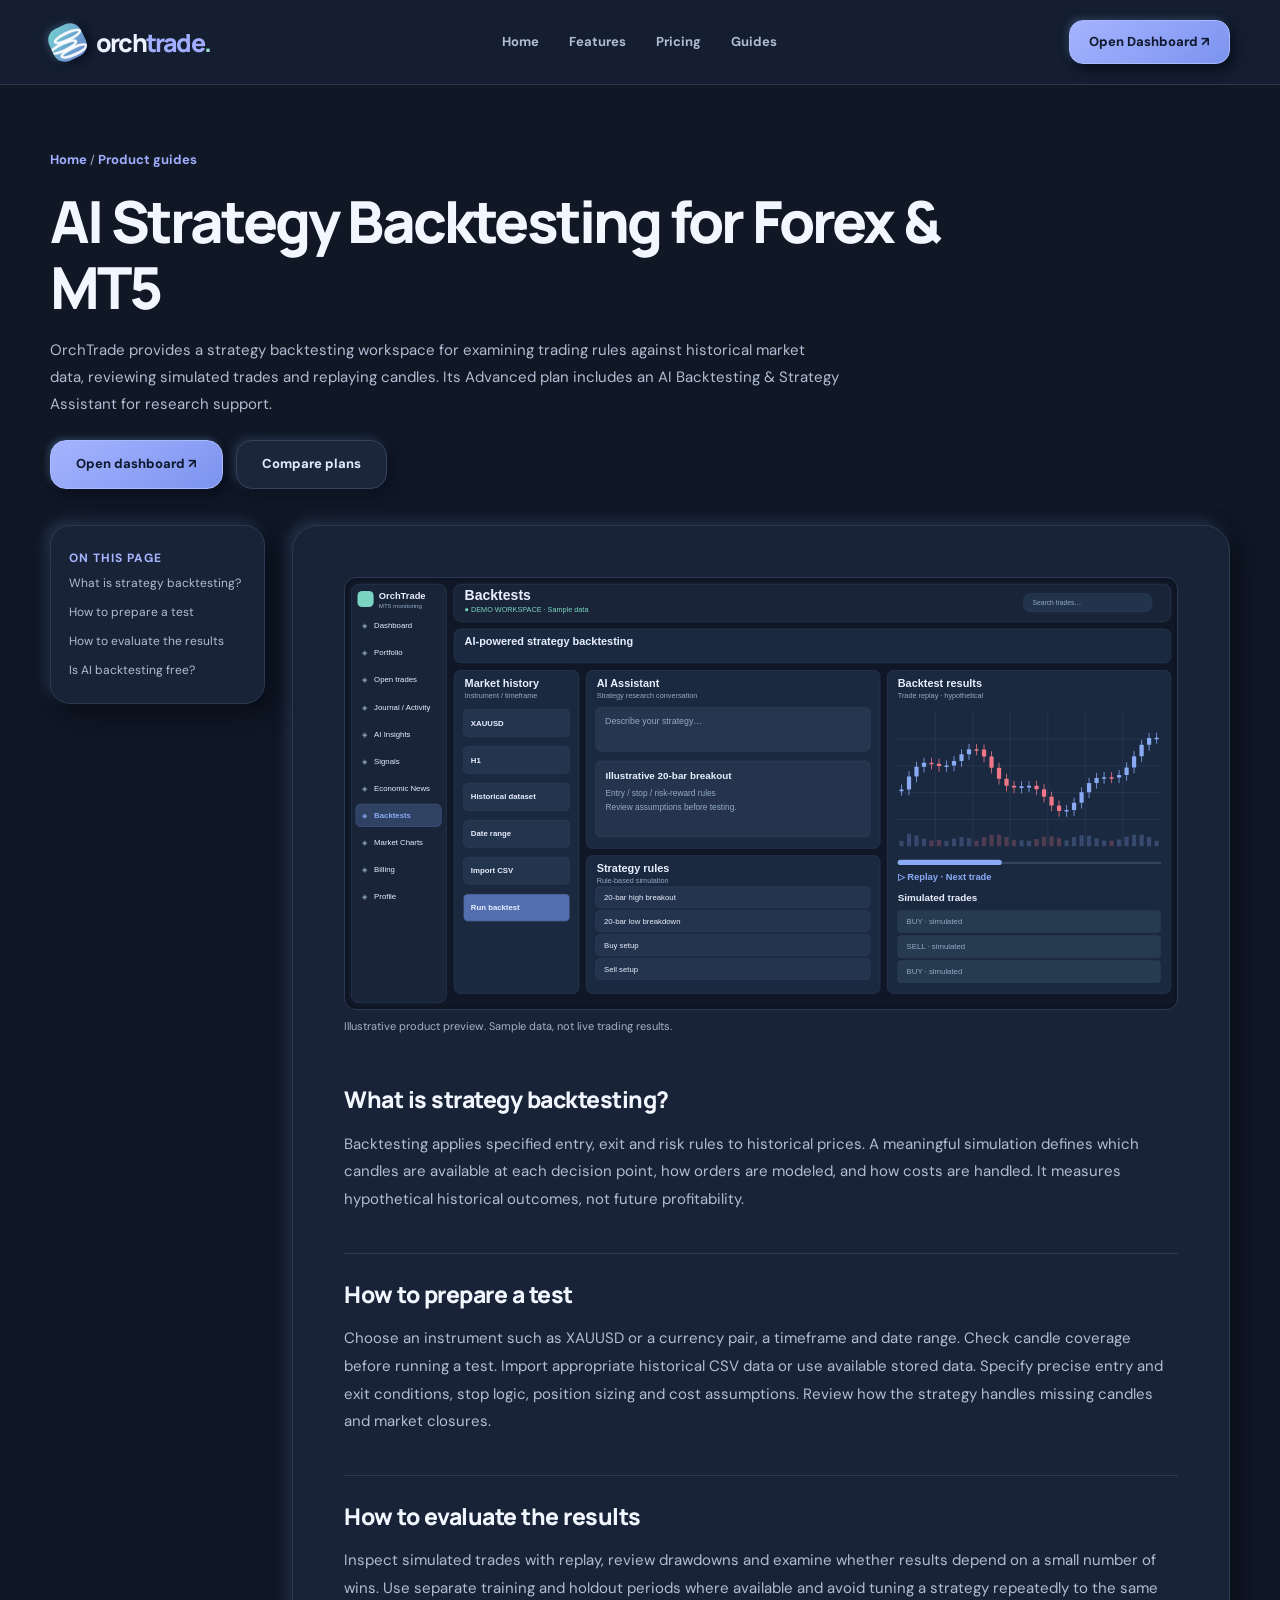
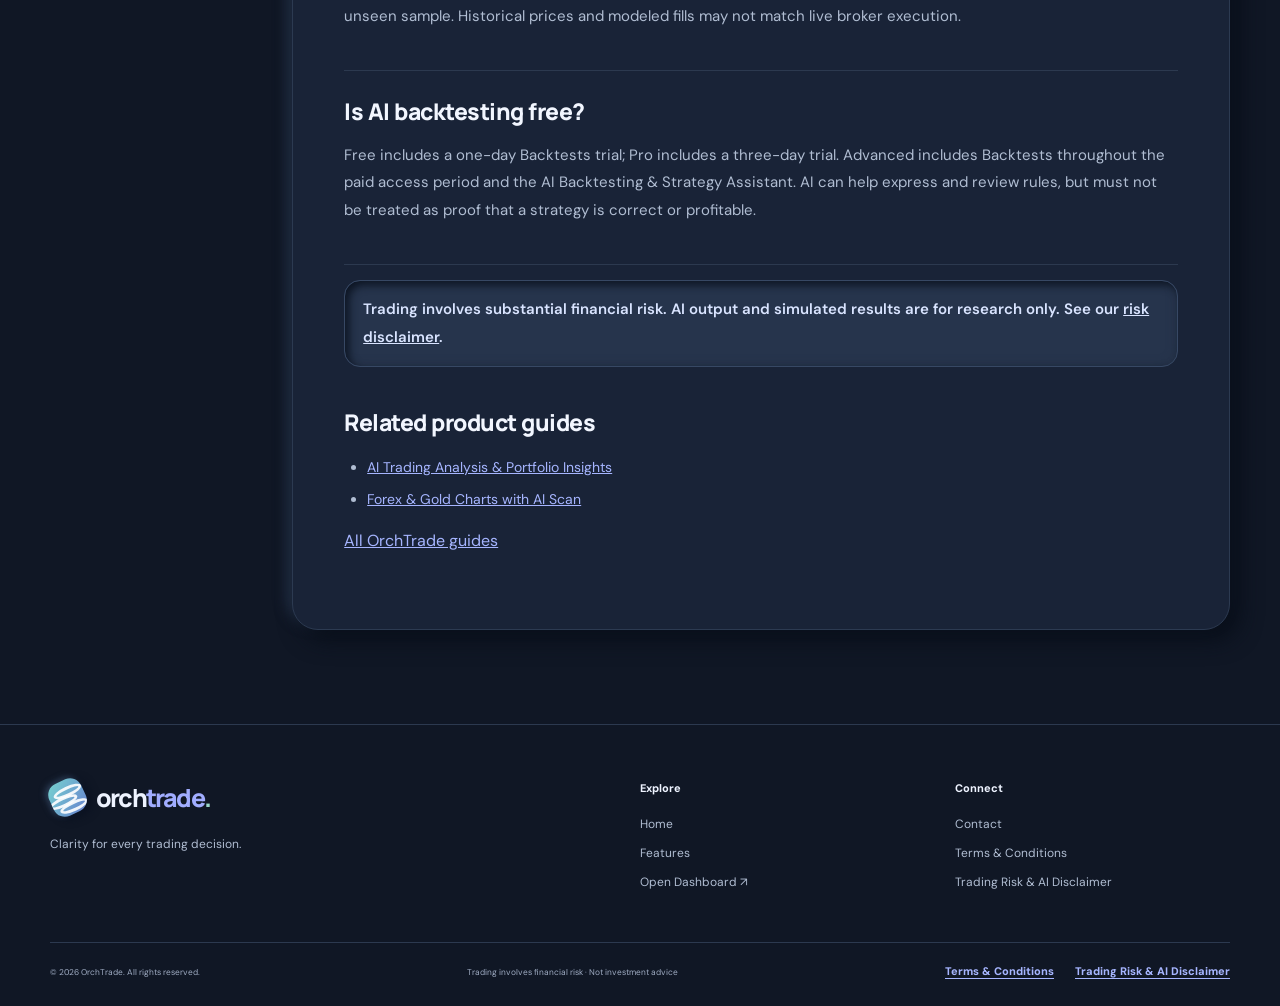
==== ai-backtesting/index.html @ 5ff19917 "feat: improve search and AI discoverability with crawlable product guides" ====
<!doctype html>
<html lang="en"><head><meta charset="utf-8"><meta name="viewport" content="width=device-width,initial-scale=1"><meta name="theme-color" content="#101725"><meta name="robots" content="index, follow, max-image-preview:large"><title>AI Strategy Backtesting for Forex &amp; MT5 | OrchTrade</title><meta name="description" content="Explore historical strategy backtesting, trade replay, CSV data import and AI-assisted strategy research with OrchTrade. Simulated results are not forecasts."><link rel="canonical" href="https://orchtrade.com/ai-backtesting/"><meta property="og:type" content="website"><meta property="og:title" content="AI Strategy Backtesting for Forex &amp; MT5 | OrchTrade"><meta property="og:description" content="Explore historical strategy backtesting, trade replay, CSV data import and AI-assisted strategy research with OrchTrade. Simulated results are not forecasts."><meta property="og:url" content="https://orchtrade.com/ai-backtesting/"><meta property="og:site_name" content="OrchTrade"><meta name="twitter:card" content="summary"><link rel="icon" href="/favicon.svg" type="image/svg+xml"><link rel="stylesheet" href="/styles.css?v=seo-1"><script type="application/ld+json">{"@context":"https://schema.org","@graph":[{"@type":"WebPage","@id":"https://orchtrade.com/ai-backtesting/#webpage","url":"https://orchtrade.com/ai-backtesting/","name":"AI Strategy Backtesting for Forex & MT5 | OrchTrade","description":"Explore historical strategy backtesting, trade replay, CSV data import and AI-assisted strategy research with OrchTrade. Simulated results are not forecasts.","isPartOf":{"@id":"https://orchtrade.com/#website"},"about":{"@id":"https://orchtrade.com/#software"},"inLanguage":"en","breadcrumb":{"@id":"https://orchtrade.com/ai-backtesting/#breadcrumb"}},{"@type":"BreadcrumbList","@id":"https://orchtrade.com/ai-backtesting/#breadcrumb","itemListElement":[{"@type":"ListItem","position":1,"name":"OrchTrade","item":"https://orchtrade.com/"},{"@type":"ListItem","position":2,"name":"AI Strategy Backtesting for Forex & MT5","item":"https://orchtrade.com/ai-backtesting/"}]}]}</script></head>
<body><a class="skip-link" href="#main">Skip to content</a><header class="topbar"><div class="container nav-shell"><a class="brand" href="/" aria-label="OrchTrade home"><span class="brand-mark" aria-hidden="true"><span></span><span></span><span></span></span><span>orch<span class="brand-accent">trade</span><span class="brand-dot">.</span></span></a>
<nav class="main-nav legal-nav" id="main-nav" aria-label="Main navigation"><a href="/">Home</a><a href="/#features">Features</a><a href="/#pricing">Pricing</a><a href="/#guides">Guides</a></nav><div class="nav-actions"><a class="btn btn-small btn-primary desktop-cta" href="https://app.orchtrade.com/">Open Dashboard ↗</a><button class="menu-button" type="button" aria-label="Open menu" aria-expanded="false" aria-controls="main-nav"><span></span><span></span><span></span></button></div></div></header><main id="main" class="guide-main"><section class="legal-top"><div class="container"><nav class="guide-breadcrumb" aria-label="Breadcrumb"><a href="/">Home</a> / <a href="/#guides">Product guides</a></nav><h1>AI Strategy Backtesting for Forex &amp; MT5</h1><p>OrchTrade provides a strategy backtesting workspace for examining trading rules against historical market data, reviewing simulated trades and replaying candles. Its Advanced plan includes an AI Backtesting &amp; Strategy Assistant for research support.</p><div class="legal-links"><a class="btn btn-primary" href="https://app.orchtrade.com/">Open dashboard ↗</a><a class="btn btn-soft" href="/#pricing">Compare plans</a></div></div></section><div class="container legal-layout"><aside class="legal-side"><strong>On this page</strong><div class="legal-side-links"><a href="#section-1">What is strategy backtesting?</a><a href="#section-2">How to prepare a test</a><a href="#section-3">How to evaluate the results</a><a href="#section-4">Is AI backtesting free?</a></div></aside><article class="legal-content guide-article"><figure class="guide-image"><img src="/assets/showcase/backtests.svg" width="1600" height="829" alt="Illustrative OrchTrade AI Strategy Backtesting for Forex &amp; MT5 workspace" decoding="async"><figcaption>Illustrative product preview. Sample data, not live trading results.</figcaption></figure><section id="section-1"><h2>What is strategy backtesting?</h2><p>Backtesting applies specified entry, exit and risk rules to historical prices. A meaningful simulation defines which candles are available at each decision point, how orders are modeled, and how costs are handled. It measures hypothetical historical outcomes, not future profitability.</p></section>
<section id="section-2"><h2>How to prepare a test</h2><p>Choose an instrument such as XAUUSD or a currency pair, a timeframe and date range. Check candle coverage before running a test. Import appropriate historical CSV data or use available stored data. Specify precise entry and exit conditions, stop logic, position sizing and cost assumptions. Review how the strategy handles missing candles and market closures.</p></section>
<section id="section-3"><h2>How to evaluate the results</h2><p>Inspect simulated trades with replay, review drawdowns and examine whether results depend on a small number of wins. Use separate training and holdout periods where available and avoid tuning a strategy repeatedly to the same unseen sample. Historical prices and modeled fills may not match live broker execution.</p></section>
<section id="section-4"><h2>Is AI backtesting free?</h2><p>Free includes a one-day Backtests trial; Pro includes a three-day trial. Advanced includes Backtests throughout the paid access period and the AI Backtesting &amp; Strategy Assistant. AI can help express and review rules, but must not be treated as proof that a strategy is correct or profitable.</p></section><p class="legal-note">Trading involves substantial financial risk. AI output and simulated results are for research only. See our <a href="/disclaimer/">risk disclaimer</a>.</p><section><h2>Related product guides</h2><ul><li><a href="/ai-trading-analysis/">AI Trading Analysis &amp; Portfolio Insights</a></li><li><a href="/forex-market-charts/">Forex &amp; Gold Charts with AI Scan</a></li></ul><a href="/#guides">All OrchTrade guides</a></section></article></div></main><footer class="footer"><div class="container footer-grid"><div><a class="brand" href="/"><span class="brand-mark" aria-hidden="true"><span></span><span></span><span></span></span><span>orch<span class="brand-accent">trade</span><span class="brand-dot">.</span></span></a><p>Clarity for every trading decision.</p></div><div><span>Explore</span><a href="/">Home</a><a href="/#features">Features</a><a href="https://app.orchtrade.com/">Open Dashboard ↗</a></div><div><span>Connect</span><a href="mailto:yogesh.pandey@orchstring.com?subject=OrchTrade%20Legal%20Enquiry">Contact</a><a href="/terms-and-conditions/">Terms &amp; Conditions</a><a href="/disclaimer/">Trading Risk &amp; AI Disclaimer</a></div></div><div class="container footer-bottom"><small>© <span id="year">2026</span> OrchTrade. All rights reserved.</small><small>Trading involves financial risk · Not investment advice</small><nav class="footer-legal-nav" aria-label="Legal information"><a href="/terms-and-conditions/">Terms &amp; Conditions</a><a href="/disclaimer/">Trading Risk &amp; AI Disclaimer</a></nav></div></footer><script src="/site.js?v=dark-showcase-1" defer></script></body></html>
---- styles.css ----
@import url('https://fonts.googleapis.com/css2?family=DM+Sans:wght@400;500;600;700;800&family=Manrope:wght@400;500;600;700;800&display=swap');
:root{--bg:#f5f6f9;--panel:#f4f5f8;--ink:#22243b;--muted:#7e8195;--violet:#7466cb;--violet-dark:#5d50ad;--border:rgba(255,255,255,.84);--shadow:11px 11px 26px #dfe1e9,-11px -11px 26px #ffffff;--shadow-small:6px 6px 14px #e0e2e9,-6px -6px 14px #fff;--inset:inset 5px 5px 10px #e1e3eb,inset -5px -5px 10px #fff;--radius:26px}
*,*::before,*::after{box-sizing:border-box}html{scroll-behavior:smooth;scroll-padding-top:96px}body{margin:0;background:var(--bg);color:var(--ink);font-family:'DM Sans',system-ui,-apple-system,sans-serif;line-height:1.6;overflow-x:hidden}a{color:inherit;text-decoration:none}button{font:inherit}button,a{ -webkit-tap-highlight-color:transparent}a:focus-visible,button:focus-visible,summary:focus-visible{outline:3px solid #8e80e3;outline-offset:5px}::selection{background:#e3dfff;color:#332d6b}.container{width:min(1180px,calc(100% - 52px));margin-inline:auto}.site-backdrop{position:absolute;inset:0 0 auto;pointer-events:none;height:1100px;background:radial-gradient(circle at 86% 32%,rgba(197,190,246,.36),transparent 34%),radial-gradient(circle at 7% 68%,rgba(211,228,246,.42),transparent 38%);z-index:-1}.skip-link{position:absolute;z-index:100;top:-80px;left:20px;padding:12px;background:#fff}.skip-link:focus{top:12px}.topbar{position:sticky;top:0;z-index:50;backdrop-filter:blur(18px);-webkit-backdrop-filter:blur(18px);background:rgba(245,246,249,.82);border-bottom:1px solid rgba(255,255,255,.8)}.nav-shell{height:84px;display:flex;align-items:center;justify-content:space-between;gap:25px}.brand{font:800 25px/1 'Manrope',sans-serif;letter-spacing:-1.8px;display:inline-flex;align-items:center;gap:11px;white-space:nowrap}.brand-accent{color:var(--violet)}.brand-dot{color:#9bd8c9}.brand-mark{position:relative;display:inline-block;width:35px;height:35px;border-radius:12px;transform:rotate(-25deg);background:linear-gradient(150deg,#a99cf0,#7365c7);box-shadow:3px 4px 8px #c2bde1,-3px -3px 8px #fff;overflow:hidden}.brand-mark span{position:absolute;width:30px;height:10px;border:3px solid white;border-radius:100%;opacity:.9;left:5px}.brand-mark span:nth-child(1){top:7px}.brand-mark span:nth-child(2){top:15px;left:-3px}.brand-mark span:nth-child(3){top:23px}.main-nav{display:flex;align-items:center;gap:30px}.main-nav a{font-size:13px;font-weight:700;color:#64677d;transition:color .2s}.main-nav a:hover{color:var(--violet)}.btn{min-height:52px;display:inline-flex;align-items:center;justify-content:center;gap:20px;border-radius:16px;padding:13px 25px;border:1px solid rgba(255,255,255,.84);font-size:13px;font-weight:800;white-space:nowrap;transition:transform .2s,box-shadow .2s,background .2s}.btn:hover{transform:translateY(-3px)}.btn-primary{color:#fff;background:linear-gradient(145deg,#897bdb,#695bbd);border-color:#a99de3;box-shadow:6px 7px 15px #c9c3e8,-3px -3px 11px #fff;text-shadow:0 1px 2px #5d50a3}.btn-primary:hover{background:linear-gradient(145deg,#9688e5,#6253b2);box-shadow:8px 10px 19px #c6bfe8,-4px -4px 12px #fff}.btn-soft,.btn-outline{background:var(--panel);box-shadow:var(--shadow-small);color:#47445e}.btn-outline{width:100%}.btn-soft:hover,.btn-outline:hover{box-shadow:var(--inset)}.btn-small{min-height:44px;padding:10px 19px;border-radius:14px}.menu-button{display:none;width:42px;height:42px;border:0;background:var(--panel);border-radius:13px;box-shadow:var(--shadow-small);padding:12px;cursor:pointer}.menu-button span{display:block;width:18px;height:2px;background:#4f4b76;margin:4px 0}.section-pad{padding-block:115px}.hero{padding-top:99px;padding-bottom:110px}.hero-layout{display:grid;grid-template-columns:45% 55%;align-items:center;min-height:565px}.hero-copy{z-index:2;position:relative;padding-right:10px}.eyebrow{display:inline-flex;gap:10px;align-items:center;color:var(--violet);letter-spacing:2px;text-transform:uppercase;font-weight:800;font-size:10px}.eyebrow-dot{width:8px;height:8px;border-radius:50%;background:#9d8fe6;box-shadow:0 0 0 6px #ece9ff}.hero h1,.section-heading h2,.contact-panel h2{font-family:'Manrope',sans-serif;font-weight:800;letter-spacing:-3.7px;line-height:1.15;color:#25263b}.hero h1{font-size:clamp(42px,4.4vw,64px);margin:26px 0 22px}.hero h1 em,.section-heading h2 em,.contact-panel h2 em{font-style:normal;color:#8271d2}.hero-lead{font-size:16px;line-height:1.85;color:#75798e;max-width:445px;margin:0}.hero-actions{display:flex;gap:16px;align-items:center;margin-top:33px}.play-orbit{width:26px;height:26px;display:grid;place-items:center;border-radius:50%;background:#e9e5f9;color:#8477d7}.hero-footnotes{display:flex;flex-wrap:wrap;gap:20px;font-size:11px;font-weight:700;color:#858799;margin-top:34px}.check-icon{display:inline-grid;place-items:center;margin-right:5px;width:17px;height:17px;border-radius:50%;background:#e0f4ee;color:#52a98e;font-size:11px}.hero-visual{position:relative;min-height:565px;display:flex;justify-content:center;align-items:center;isolation:isolate}.orbit{position:absolute;border-radius:50%;pointer-events:none;z-index:-1}.orbit-one{width:620px;height:620px;top:-30px;right:0;background:radial-gradient(circle,#f0edff 0 40%,#f0f2fa 41% 54%,transparent 55%)}.orbit-two{width:390px;height:390px;right:0;bottom:0;border:1px dashed #d5d3ec}.dashboard{width:646px;max-width:none;min-height:393px;display:flex;position:relative;margin-left:35px;background:#f8f9fc;border:7px solid #f5f6f9;border-radius:21px;box-shadow:20px 23px 39px #cdd0dd,-15px -15px 33px #fff;transform:perspective(1400px) rotateY(-7deg) rotateX(4deg) rotateZ(-1deg);transition:transform .4s}.dashboard:hover{transform:perspective(1400px) rotateY(-3deg) rotateX(2deg)}.dash-sidebar{width:60px;flex:none;background:#eef0f7;border-radius:15px 0 0 15px;border-right:1px solid #e4e6ef;padding:13px 9px;display:flex;align-items:center;flex-direction:column;gap:12px}.dash-mini-logo{font-size:24px;color:#7d6ccf;margin-bottom:14px}.dash-side-icon{width:34px;height:33px;display:grid;place-items:center;color:#a3a5b9;border-radius:10px;font-size:18px;font-weight:700}.dash-side-icon.selected{background:linear-gradient(145deg,#a498ed,#7568ce);color:white;box-shadow:3px 4px 7px #d0cce6}.dash-side-spacer{flex:1}.dash-user,.dash-avatar{background:#e2dcf9;border-radius:10px;color:#7668bd;font-size:12px;font-weight:800;display:grid;place-items:center;width:31px;height:31px}.dash-content{padding:20px;min-width:0;flex:1}.dash-heading{display:flex;align-items:center;justify-content:space-between;gap:12px}.dash-heading small{display:block;color:#a8a9b8;font-size:8px;font-weight:800;letter-spacing:1px}.dash-heading h2{font-size:17px;line-height:1.2;letter-spacing:-.4px;margin:7px 0 0}.dash-heading h2 span{color:#e4b25b}.dash-actions{display:flex;align-items:center;gap:13px;color:#9fa2b6}.dash-pills{margin:14px 0 12px;display:flex;gap:12px;align-items:center}.dash-pill{display:inline-flex;gap:6px;align-items:center;border-radius:6px;background:#e8f7f0;color:#4aab86;font-size:9px;font-weight:800;padding:4px 8px}.dash-pill i{width:5px;height:5px;border-radius:50%;background:#46bb8d}.dash-caption{color:#adb0be;font-size:9px}.metric-row{display:grid;grid-template-columns:1fr 1fr 1fr;gap:10px}.mini-metric{min-width:0;background:#f6f7fb;border-radius:11px;box-shadow:4px 4px 10px #e3e5ee,-4px -4px 10px #fff;padding:12px 10px}.mini-metric small{display:block;font-size:9px;color:#999bad;font-weight:700}.mini-metric strong{display:block;font-family:'Manrope',sans-serif;font-size:17px;letter-spacing:-.6px;white-space:nowrap;margin:5px 0}.metric-light{font-size:9px;font-weight:500;color:#999bad}.uptext,.muted-text{font-size:9px;color:#51b492;font-weight:800}.uptext span,.muted-text{font-weight:500;color:#a6a8b9}.workspace-row{display:grid;grid-template-columns:1.5fr 1fr;gap:10px;margin-top:11px}.chart-panel,.watch-panel{background:#f6f7fa;min-width:0;border-radius:11px;padding:12px;box-shadow:4px 4px 10px #e3e5ee,-4px -4px 10px #fff}.panel-top{display:flex;justify-content:space-between;align-items:center;font-size:10px}.panel-top small{display:block;letter-spacing:1px;font-weight:800;font-size:7px;color:#adb0bf}.panel-top strong{font-size:11px}.time-pill{font-size:8px;background:#eceef5;border-radius:5px;padding:3px 6px;color:#77788d}.chart-wrap{position:relative;height:122px;padding:7px 0 16px 22px}.chart-y-labels{position:absolute;top:0;left:0;bottom:17px;display:flex;flex-direction:column;justify-content:space-between;color:#b8bbc8;font-size:7px}.chart-svg{width:100%;height:100%}.chart-x-labels{position:absolute;bottom:0;left:27px;right:0;display:flex;justify-content:space-between;font-size:7px;color:#b4b7c5}.watch-item{display:flex;align-items:center;gap:7px;border-top:1px solid #e6e8ef;margin-top:10px;padding-top:9px}.watch-item>span:nth-child(2){min-width:0}.watch-item strong{display:block;font-size:9px;line-height:1.3}.watch-item small{display:block;color:#adb0be;font-size:7px}.asset-icon{width:27px;height:27px;flex:none;border-radius:8px;display:grid;place-items:center;font-size:12px}.gold{background:#fff1d7;color:#cfa65c}.lavender{background:#eeeaff;color:#9b86d8}.peach{background:#ffe9e4;color:#cf8e7a}.watch-price{margin-left:auto;white-space:nowrap;text-align:right;font-size:8px;font-weight:800}.watch-price small.price-up{color:#3caf86}.watch-price small.price-down{color:#dd8b88}.dash-bottom{display:flex;justify-content:space-between;align-items:center;padding:10px 12px;margin-top:11px;border-radius:10px;background:linear-gradient(105deg,#ece7fd,#f6f4ff)}.dash-bottom strong{font-size:9px}.dash-bottom small{font-size:8px;color:#8c83b1;margin-left:5px}.insight-spark{color:#8878d9;font-size:13px}.insight-link{font-size:8px;font-weight:800;color:#7666c5}.float-chip{position:absolute;z-index:3;background:rgba(250,250,253,.95);border:1px solid #fff;box-shadow:7px 7px 17px #d8dbe5,-7px -7px 17px #fff;border-radius:13px;padding:10px 15px;display:flex;align-items:center;gap:10px}.float-chip strong{font-size:11px;display:block;line-height:1.3}.float-chip small{font-size:9px;color:#9c9cac}.float-chip-top{right:-34px;top:48px}.float-chip-bottom{bottom:56px;left:8px}.float-bubble{width:31px;height:31px;display:grid;place-items:center;font-size:19px;border-radius:10px}.float-bubble.purple{background:#e9e3fc;color:#8872dd}.float-bubble.green{background:#e1f7ec;color:#44aa82}.illustration-note{position:absolute;bottom:11px;right:20px;color:#a4a5b3;font-size:9px}.trust-strip{display:flex;justify-content:space-between;align-items:center;gap:20px;padding-block:28px 34px;border-top:1px solid #e5e6ed;border-bottom:1px solid #e5e6ed}.trust-strip>span{font-size:9px;color:#a5a6b5;letter-spacing:1.7px;font-weight:800;max-width:120px;line-height:1.7}.trust-strip div{color:#777b8d;font-size:13px;font-weight:800;white-space:nowrap}.trust-strip div span{color:#8a7ad5;font-size:20px;vertical-align:middle;margin-right:7px}.section-heading h2{font-size:clamp(36px,4vw,52px);margin:16px 0 18px}.section-heading p{color:#818498;max-width:505px;line-height:1.85;margin:0;font-size:15px}.section-heading.centered{text-align:center}.section-heading.centered p{margin:auto}.feature-grid{display:grid;grid-template-columns:repeat(3,minmax(0,1fr));gap:24px;margin-top:59px}.feature-card{min-height:324px;display:flex;flex-direction:column;background:#f4f5f9;box-shadow:var(--shadow);border:1px solid #fff;border-radius:25px;padding:27px;overflow:hidden;transition:transform .25s,box-shadow .25s}.feature-card:hover{transform:translateY(-6px);box-shadow:14px 17px 32px #d9dce6,-12px -12px 30px #fff}.feature-icon{width:49px;height:49px;border-radius:15px;display:grid;place-items:center;font-size:22px;box-shadow:var(--inset);margin-bottom:22px}.lavender-icon{color:#8775d4;background:#ece9fa}.blue-icon{color:#6b9dc8;background:#e5eef7}.peach-icon{color:#d89880;background:#ffede8}.green-icon{color:#67ac95;background:#e4f4ef}.gold-icon{color:#bba166;background:#f8f0dd}.feature-kicker{color:#aa9bdc;font-size:9px;letter-spacing:1.2px;font-weight:800}.feature-card h3{margin:10px 0 9px;font-size:20px;letter-spacing:-.65px;line-height:1.3}.feature-card p{font-size:13px;color:#84879a;line-height:1.75;margin:0}.feature-tail{margin-top:auto;padding-top:30px;display:flex;justify-content:space-between;align-items:center;font-size:11px;font-weight:800;color:#7970b5}.feature-tail span:last-child{width:30px;height:30px;background:#eceaf5;box-shadow:var(--inset);border-radius:50%;display:grid;place-items:center}.featured-feature{background:#f0eff8}.bars-visual{height:107px;background:#f8f8fd;border-radius:12px;box-shadow:var(--inset);margin-top:auto;padding:12px 17px 7px;overflow:hidden}.tiny-caption{display:flex;justify-content:space-between;font-size:9px;color:#9592aa;font-weight:700}.tiny-caption span{color:#62b998}.bars{height:66px;display:flex;gap:7px;align-items:flex-end;margin-top:4px}.bars i{display:block;flex:1;height:var(--h);border-radius:5px 5px 0 0;background:linear-gradient(#9785e4,#c5b8f3)}.ai-feature{background:#eeedf9}.ai-visual{margin-top:auto;padding:12px;border-radius:12px;background:#f9f8ff;box-shadow:var(--inset)}.ai-visual>span{font-size:10px;font-weight:800;color:#7567bd}.ai-visual div{display:flex;gap:5px;margin-top:8px}.ai-visual i{height:6px;background:#d8d2f5;border-radius:10px;flex:1}.ai-visual i:nth-child(2){flex:.7}.ai-visual i:nth-child(3){flex:.4}.ai-visual p{font-size:9px;margin-top:9px}.process{padding-top:60px}.process-layout{display:grid;grid-template-columns: .9fr 1.1fr;gap:100px;align-items:center}.text-link{display:inline-flex;gap:30px;font-weight:800;color:#7565c4;margin-top:28px;border-bottom:1px solid #b6ade4;padding-bottom:7px;font-size:13px}.steps{display:grid;gap:24px}.step{padding:23px 26px;display:flex;gap:22px;align-items:flex-start;border-radius:21px;box-shadow:var(--shadow);background:var(--panel);border:1px solid white}.step-number{display:grid;place-items:center;flex:none;width:43px;height:43px;border-radius:14px;box-shadow:var(--inset);font-size:12px;color:#8978d3;font-weight:800}.step div{flex:1}.step h3{margin:0 0 6px;font-size:16px;letter-spacing:-.35px}.step p{margin:0;color:#87899b;font-size:12px;line-height:1.8}.step-deco{font-size:22px;color:#c6c0e8}.pricing{padding-top:120px}.billing-switch{display:flex;margin:33px auto 37px;width:max-content;border-radius:14px;box-shadow:var(--inset);padding:5px;background:#ecedf3;gap:2px}.billing-switch button{padding:8px 23px;color:#85859c;font-size:12px;font-weight:800;border:0;background:none;border-radius:11px;cursor:pointer}.billing-switch button.active{background:#f8f9fc;color:#7465c6;box-shadow:4px 4px 10px #dce0e8,-4px -4px 9px white}.pricing-grid{display:grid;grid-template-columns:repeat(3,minmax(0,1fr));gap:25px;align-items:stretch}.price-card{position:relative;min-height:485px;padding:34px 30px;background:#f4f5f8;border:1px solid #fff;border-radius:27px;box-shadow:var(--shadow)}.price-card.highlighted{background:#efecfa;border:2px solid #bbb0ef;transform:translateY(-8px)}.popular-tag{position:absolute;top:-14px;right:24px;background:#8b7bd4;color:white;font-weight:800;letter-spacing:.4px;font-size:10px;padding:6px 13px;border-radius:20px;box-shadow:4px 5px 12px #d9d0ef}.plan-icon{display:grid;place-items:center;width:43px;height:43px;border-radius:14px;box-shadow:var(--inset);color:#8170cd;font-size:20px;margin-bottom:18px}.price-card h3{font-size:21px;margin:0 0 5px}.price-card>p{font-size:12px;color:#8b8da0;margin:0}.price-line{display:flex;align-items:baseline;gap:5px;margin-top:24px}.price-line strong{font:800 36px/1.2 'Manrope',sans-serif;letter-spacing:-1.7px}.price-line span{font-size:11px;color:#999bab}.price-card .billing-hint{font-size:10px;min-height:23px;margin-top:6px}.price-card .btn{margin-top:19px;font-size:12px}.price-card h4{font-size:12px;letter-spacing:.2px;margin:24px 0 12px}.plan-list{padding:0;list-style:none;margin:0;display:grid;gap:10px}.plan-list li{position:relative;padding-left:21px;font-size:11.5px;color:#7f8194;line-height:1.5}.plan-list li:before{content:'✓';position:absolute;left:0;color:#69ab96;font-weight:800}.pricing-disclaimer{text-align:center;color:#a0a1b0;font-size:11px;line-height:1.8;max-width:830px;margin:30px auto 0}.faq{padding-top:80px}.faq-layout{display:grid;grid-template-columns:.85fr 1.15fr;gap:90px}.faq-items{display:grid;gap:17px}.faq-items details{padding:23px 26px;border-radius:20px;background:var(--panel);border:1px solid white;box-shadow:var(--shadow-small)}.faq-items summary{list-style:none;display:flex;justify-content:space-between;gap:20px;cursor:pointer;font-weight:800;font-size:14px}.faq-items summary::-webkit-details-marker{display:none}.faq-items summary span{font-size:18px;color:#8173c9;line-height:1}.faq-items details[open] summary span{transform:rotate(45deg)}.faq-items details p{margin:13px 22px 0 0;color:#818498;font-size:12px;line-height:1.85}.contact-section{padding:35px 0 110px}.contact-panel{position:relative;overflow:hidden;text-align:center;padding:70px 25px 60px;background:linear-gradient(125deg,#eae7f9,#f1eff9 55%,#e9eefb);border:2px solid #fff;border-radius:33px;box-shadow:var(--shadow)}.contact-panel:before,.contact-panel:after{content:'';position:absolute;border:1px solid #dad4f6;border-radius:50%;width:340px;height:340px;top:-180px;left:-130px}.contact-panel:after{width:430px;height:430px;left:auto;right:-190px;top:120px}.contact-orb{width:60px;height:60px;display:grid;place-items:center;box-shadow:var(--shadow-small);border-radius:19px;margin:0 auto 19px;color:#8070d4;font-size:29px}.contact-panel h2{font-size:clamp(34px,4.4vw,53px);margin:10px 0 14px}.contact-panel p{font-size:14px;color:#85849a;max-width:430px;margin:0 auto 26px}.contact-panel .btn{position:relative;z-index:1}.contact-panel>small{display:block;margin-top:18px;font-size:10px;color:#a1a0af}.footer{padding:55px 0 25px;border-top:1px solid #e4e5ed}.footer-grid{display:grid;grid-template-columns:2fr 1fr 1fr;gap:40px}.footer-grid>div:not(:first-child){display:flex;flex-direction:column;gap:10px}.footer-grid>div>span{font-size:11px;font-weight:800;margin-bottom:7px}.footer-grid p,.footer-grid a:not(.brand){font-size:12px;color:#9395a4}.footer-grid a:not(.brand):hover{color:var(--violet)}.footer-bottom{display:flex;justify-content:space-between;gap:20px;border-top:1px solid #e4e5ed;margin-top:50px;padding-top:20px;color:#a5a5b3;font-size:10px}
@media(max-width:1230px){.hero-layout{grid-template-columns:43% 57%}.dashboard{transform:scale(.84) perspective(1400px) rotateY(-7deg) rotateX(4deg) rotateZ(-1deg);transform-origin:center left;margin-left:16px}.dashboard:hover{transform:scale(.84)}.float-chip-top{right:-3px}.process-layout{gap:60px}.faq-layout{gap:45px}}
@media(max-width:1000px){.main-nav{gap:15px}.main-nav a{font-size:12px}.hero{padding-top:65px}.hero-layout{grid-template-columns:1fr}.hero-copy{text-align:center;padding:0;max-width:650px;margin:auto}.hero-lead{margin:auto}.hero-actions,.hero-footnotes{justify-content:center}.hero-visual{min-height:500px;max-width:720px;width:100%;margin:auto}.dashboard{transform:scale(.95);transform-origin:center;margin-left:0}.dashboard:hover{transform:scale(.95)}.float-chip-top{right:0}.float-chip-bottom{left:15px}.feature-grid{grid-template-columns:repeat(2,minmax(0,1fr))}.process-layout,.faq-layout{gap:40px}.trust-strip{flex-wrap:wrap;justify-content:center}.trust-strip>span{width:100%;max-width:none;text-align:center}.pricing-grid{gap:13px}.price-card{padding:27px 20px}.price-line strong{font-size:31px}}
@media(max-width:720px){.container{width:min(100% - 34px,590px)}.nav-shell{height:73px}.brand{font-size:23px}.menu-button{display:block}.desktop-cta{display:none}.main-nav{position:absolute;display:none;top:73px;left:0;right:0;background:#f5f6f9;padding:19px 25px 25px;box-shadow:0 15px 20px #dfe1e999;flex-direction:column;align-items:stretch;gap:0}.main-nav.open{display:flex}.main-nav a{padding:10px 4px;font-size:14px}.section-pad{padding-block:78px}.hero{padding-top:55px;padding-bottom:55px}.hero h1{letter-spacing:-2.5px}.hero-lead{font-size:14px}.hero-actions{flex-wrap:wrap;gap:12px}.hero-footnotes{gap:9px;font-size:10px}.hero-visual{min-height:360px;overflow:visible}.dashboard{width:646px;transform:scale(.57);transform-origin:50% 50%;flex:none;margin:0}.dashboard:hover{transform:scale(.57)}.orbit-one{width:390px;height:390px;right:0;top:0}.orbit-two{display:none}.float-chip{transform:scale(.79)}.float-chip-top{top:16px;right:-5px}.float-chip-bottom{bottom:20px;left:-8px}.illustration-note{bottom:-12px;left:0;right:0;text-align:center;font-size:8px}.trust-strip{gap:16px}.trust-strip div{font-size:11px}.feature-grid,.pricing-grid,.process-layout,.faq-layout,.footer-grid{grid-template-columns:1fr}.feature-grid{margin-top:35px;gap:20px}.feature-card{min-height:275px}.process{padding-top:25px}.steps{gap:17px}.price-card.highlighted{transform:none}.price-card{min-height:0}.pricing-grid{gap:28px}.faq{padding-top:55px}.contact-section{padding-top:15px;padding-bottom:70px}.contact-panel{padding:50px 20px}.footer-grid{grid-template-columns:1fr 1fr;gap:30px}.footer-grid>div:first-child{grid-column:span 2}.footer-bottom{flex-direction:column;gap:5px;margin-top:35px}.section-heading h2{letter-spacing:-2px}.section-heading p{font-size:13px}}
@media(max-width:420px){.hero-visual{min-height:315px}.dashboard{transform:scale(.48)}.dashboard:hover{transform:scale(.48)}.float-chip-top{top:7px;right:-13px}.float-chip-bottom{bottom:2px}.hero h1{font-size:40px}.hero-actions .btn{width:100%}.hero-footnotes{flex-direction:column}.step{padding:18px;gap:13px}.step-deco{display:none}}
@media(prefers-reduced-motion:reduce){html{scroll-behavior:auto}*,*::before,*::after{transition-duration:.01ms!important;animation-duration:.01ms!important;animation-iteration-count:1!important}}

/* Responsive refresh: real content reflow replaces the miniature scaled mockup.
   Tested viewport targets: 320, 360, 375, 390, 414, 540, 600, 720,
   768, 820, 1024 and 1280 CSS pixels. */
@media (max-width: 1050px) {
  .nav-shell { gap: 14px; }
  .nav-actions { display: flex; align-items: center; gap: 14px; }
  .menu-button { display: block; flex: 0 0 42px; }
  .main-nav {
    position: absolute;
    display: none;
    top: 100%;
    left: 0;
    right: 0;
    max-height: calc(100dvh - 73px);
    overflow-y: auto;
    overscroll-behavior: contain;
    padding: 16px max(22px, calc((100vw - 1180px) / 2)) 22px;
    flex-direction: column;
    align-items: stretch;
    gap: 0;
    background: #f5f6f9;
    border-bottom: 1px solid #e6e6ee;
    box-shadow: 0 18px 30px #ced1df66;
  }
  .main-nav.open { display: flex; }
  .main-nav a {
    display: flex;
    align-items: center;
    min-height: 47px;
    padding: 10px 15px;
    border-radius: 12px;
    font-size: 14px;
  }
  .main-nav a:hover, .main-nav a:focus-visible { background: #ebe9f8; }
  .desktop-cta { display: inline-flex; }
}

@media (min-width: 721px) and (max-width: 1050px) {
  .pricing-grid {
    grid-template-columns: repeat(2, minmax(0, 1fr));
    max-width: 830px;
    margin-inline: auto;
    gap: 24px;
  }
  .price-card:last-child { grid-column: 1 / -1; width: min(100%, 405px); justify-self: center; }
  .price-card { padding: 30px 27px; }
  .price-card.highlighted { transform: none; }
  .hero-visual { max-width: min(720px, 100%); }
  .orbit-one { right: 0; max-width: 100%; }
}

@media (max-width: 720px) {
  .container { width: calc(100% - 36px); }
  .nav-shell { height: 72px; }
  .main-nav { top: 100%; }
  .hero-layout {
    display: flex;
    flex-direction: column;
    min-height: 0;
    gap: 24px;
  }
  .hero-copy { max-width: 590px; width: 100%; }
  .hero h1 { font-size: clamp(36px, 8.4vw, 53px); letter-spacing: -2.1px; }
  .hero-lead { font-size: 14px; line-height: 1.7; }
  .hero-actions { margin-top: 24px; }
  .hero-visual {
    display: flex;
    flex-direction: column;
    align-items: stretch;
    gap: 15px;
    width: 100%;
    max-width: 100%;
    min-height: 0;
    padding: 18px 0 0;
    overflow: visible;
  }
  .dashboard, .dashboard:hover {
    width: 100%;
    max-width: none;
    min-height: 0;
    margin: 0;
    flex: none;
    transform: none;
    border-width: 5px;
    border-radius: 19px;
    box-shadow: 10px 12px 24px #d7dae6, -9px -9px 24px #ffffff;
  }
  .dash-sidebar { width: 48px; gap: 7px; padding: 12px 6px; }
  .dash-side-icon { width: 32px; height: 32px; }
  .dash-content { padding: 15px; }
  .dash-heading h2 { font-size: clamp(15px, 3.3vw, 20px); }
  .dash-heading small { font-size: 8px; }
  .dash-pills { flex-wrap: wrap; gap: 6px 10px; }
  .metric-row { grid-template-columns: repeat(2, minmax(0, 1fr)); gap: 10px; }
  .mini-metric { min-width: 0; padding: 12px; }
  .mini-metric.quiet { display: none; }
  .mini-metric strong { font-size: clamp(15px, 3.5vw, 21px); }
  .mini-metric small, .uptext, .muted-text { font-size: 10px; }
  .workspace-row { grid-template-columns: minmax(0, 1fr); gap: 12px; }
  .chart-panel, .watch-panel { padding: 13px; }
  .chart-wrap { height: 184px; padding-top: 12px; }
  .panel-top small { font-size: 8px; }
  .panel-top strong { font-size: 12px; }
  .watch-item { gap: 10px; }
  .watch-item strong { font-size: 12px; }
  .watch-item small { font-size: 10px; }
  .watch-price { font-size: 12px; }
  .asset-icon { width: 34px; height: 34px; }
  .dash-bottom { flex-wrap: wrap; gap: 5px; }
  .dash-bottom strong { font-size: 11px; }
  .dash-bottom small { font-size: 10px; }
  .dash-bottom .insight-link { font-size: 10px; }
  .float-chip { display: none; }
  .orbit-one { width: 280px; height: 280px; top: -10px; right: -8px; }
  .illustration-note {
    position: static;
    display: block;
    margin: 0;
    font-size: 10px;
    line-height: 1.5;
    text-align: center;
  }
  .trust-strip {
    display: grid;
    grid-template-columns: repeat(2, minmax(0, 1fr));
    gap: 15px;
    padding-block: 23px;
  }
  .trust-strip > span { grid-column: 1 / -1; width: auto; }
  .trust-strip div { white-space: normal; text-align: center; line-height: 1.4; }
  .feature-card { min-height: 0; padding: 24px; }
  .pricing-grid { grid-template-columns: 1fr; width: 100%; max-width: 510px; margin-inline: auto; }
  .price-card, .price-card.highlighted { width: 100%; max-width: none; }
  .price-card .btn { white-space: normal; text-align: center; }
  .step { align-items: flex-start; }
  .section-heading h2 { font-size: clamp(33px, 7.8vw, 46px); }
  .contact-panel h2 { font-size: clamp(33px, 7.8vw, 46px); }
}

@media (max-width: 560px) {
  .desktop-cta { display: none; }
  .dash-sidebar, .dash-actions { display: none; }
  .dash-content { padding: 12px; }
  .dash-heading h2 { font-size: clamp(15px, 4.3vw, 19px); }
  .dash-content .chart-wrap { height: 164px; }
  .dash-bottom small { display: block; margin-left: 0; }
  .footer-grid { column-gap: 20px; }
}

@media (max-width: 420px) {
  .container { width: calc(100% - 30px); }
  .hero h1 { font-size: clamp(34px, 9.6vw, 40px); letter-spacing: -1.75px; }
  .hero-actions .btn { min-width: 0; }
  .dashboard, .dashboard:hover { transform: none; }
  .hero-visual { min-height: 0; }
  .mini-metric { padding: 10px 8px; }
  .mini-metric strong { font-size: clamp(13px, 4vw, 17px); }
  .mini-metric .uptext { font-size: 9px; }
  .chart-panel, .watch-panel { padding: 10px; }
  .dash-content .chart-wrap { height: 150px; }
  .dash-bottom { align-items: flex-start; }
  .feature-card { padding: 22px; }
  .step-deco { display: none; }
  .price-card { padding: 28px 22px; }
  .faq-items details { padding: 19px; }
  .footer-grid { grid-template-columns: repeat(2, minmax(0, 1fr)); }
  .footer-grid > div { min-width: 0; }
  .footer-grid > div a { overflow-wrap: anywhere; }
}

@media (max-width: 340px) {
  .brand { font-size: 21px; gap: 8px; }
  .brand-mark { width: 32px; height: 32px; }
  .hero h1 { font-size: 33px; }
  .dash-pills { margin-block: 10px; }
  .mini-metric strong { font-size: 13px; }
  .trust-strip div { font-size: 10px; }
}

@media (prefers-reduced-motion: reduce) {
  .dashboard, .dashboard:hover, .feature-card { transform: none; }
}

/* Legal pages and accessible footer links */
.footer-legal-nav{display:flex;align-items:center;gap:12px 21px;flex-wrap:wrap}
.footer-legal-nav a{font-size:11px;font-weight:800;color:#7466cb;text-decoration:underline;text-underline-offset:3px}
.footer-legal-nav a:hover{color:#5042a2}
.footer-bottom{flex-wrap:wrap;align-items:center}
.legal-top{padding:65px 0 36px}
.legal-top h1{font:800 clamp(34px,5vw,58px)/1.14 'Manrope',sans-serif;letter-spacing:-2.8px;margin:17px 0}
.legal-top p{max-width:790px;font-size:15px;color:#777a91;line-height:1.8}
.legal-top small{font-size:12px;color:#8e90a2;font-weight:700}
.legal-layout{display:grid;grid-template-columns:215px minmax(0,1fr);gap:27px;align-items:start;margin-bottom:94px}
.legal-side{position:sticky;top:105px;background:var(--panel);border:1px solid #fff;border-radius:20px;padding:18px;box-shadow:var(--shadow-small)}
.legal-side strong{font-size:12px;letter-spacing:1px;color:#796dc5;text-transform:uppercase}
.legal-side a{display:block;padding:6px 0;font-size:12px;color:#777b91;line-height:1.4}
.legal-side a:hover{color:var(--violet)}
.legal-content{padding:clamp(25px,4vw,52px);border:1px solid #fff;border-radius:26px;background:var(--panel);box-shadow:var(--shadow);min-width:0}
.legal-content section{scroll-margin-top:100px;border-bottom:1px solid #e1e2ec;padding:24px 0}
.legal-content section:first-child{padding-top:0}
.legal-content section:last-of-type{border:0}
.legal-content h2{font:800 clamp(18px,2.4vw,23px)/1.4 'Manrope',sans-serif;letter-spacing:-.5px;margin:0 0 10px;color:#2a2c45}
.legal-content p,.legal-content li{font-size:14px;line-height:1.85;color:#71758b;overflow-wrap:anywhere}
.legal-content a{color:#7264c2;text-decoration:underline}
.legal-content ul{padding-left:23px}
.legal-content li{margin-bottom:6px}
.legal-note{background:#eae7f9;border:1px solid #fff;border-radius:16px;padding:15px 18px;box-shadow:var(--inset);color:#504680!important;font-weight:600}
.legal-links{display:flex;gap:13px;flex-wrap:wrap;margin-top:22px}
.legal-links .btn{min-height:46px}
@media(max-width:850px){.legal-layout{grid-template-columns:1fr;gap:20px}.legal-side{position:static}.legal-side-links{display:flex;gap:0 18px;flex-wrap:wrap}.legal-side a{padding:6px 0}.legal-top{padding-top:45px}}
@media(max-width:560px){.legal-top{padding:35px 0 20px}.legal-top h1{letter-spacing:-1.5px}.legal-top p{font-size:13px}.legal-content{padding:22px 19px;border-radius:20px}.legal-content p,.legal-content li{font-size:13px}.legal-layout{margin-bottom:60px}.footer-legal-nav{width:100%}.footer-legal-nav a{font-size:12px}}


/* Dark neumorphism — no scroll-linked effects, fixed background, or backdrop blur. */
:root{color-scheme:dark;--bg:#101725;--panel:#192337;--ink:#eef3ff;--muted:#a4b2c9;--violet:#a1adff;--violet-dark:#8193f1;--border:#2b3950;--shadow:9px 10px 22px #080e19,-5px -5px 13px #25334a;--shadow-small:5px 5px 12px #0b1220,-3px -3px 8px #26344a;--inset:inset 4px 4px 9px #0d1523,inset -3px -3px 7px #26334a}
html{scroll-behavior:smooth;scroll-padding-top:96px;background:var(--bg)}
body{background:var(--bg);color:var(--ink)}
.site-backdrop{display:none}
.topbar{background:#141e30;border-bottom:1px solid #2b3950;backdrop-filter:none;-webkit-backdrop-filter:none}
.brand-mark{background:linear-gradient(145deg,#76d2d0,#6782ce);box-shadow:4px 4px 9px #0a1120,-2px -2px 6px #31445e}
.main-nav a,.hero-lead,.hero-footnotes,.section-heading p,.feature-card p,.step p,.price-card>p,.plan-list li,.faq-items details p,.contact-panel p,.footer-grid p,.footer-grid a:not(.brand),.legal-top p,.legal-content p,.legal-content li,.legal-side a{color:#b0bdd2}
.main-nav a:hover,.main-nav a:focus-visible{color:#d7deff}
.btn{border-color:#34425b;transition:transform .2s ease,color .2s ease}
.btn-primary,.btn-primary:hover{background:linear-gradient(145deg,#a6b4ff,#7b93ef);color:#101a31;border-color:#a9b9ff;box-shadow:4px 5px 12px #070e1b,-2px -2px 6px #31445f;text-shadow:none}
.btn-soft,.btn-outline{color:#e1e9ff;background:#1b263b}
.menu-button{background:#202e43}
.menu-button span{background:#c6d3f4}
.hero h1,.section-heading h2,.contact-panel h2,.legal-content h2,.legal-top h1{color:#f2f6ff}
.hero h1 em,.section-heading h2 em,.contact-panel h2 em{color:#a2b1ff}
.eyebrow-dot{background:#83d4c6;box-shadow:0 0 0 5px #24413f}
.play-orbit,.check-icon{background:#26374e;color:#9caeff}
.check-icon{background:#20403e;color:#8be2ca}
.trust-strip,.footer,.footer-bottom,.legal-content section{border-color:#2c394f}
.trust-strip>span,.trust-strip div,.illustration-note,.pricing-disclaimer,.price-line span,.footer-bottom,.legal-top small{color:#a0adc4}
.trust-strip div span,.text-link,.feature-kicker,.feature-tail,.plan-icon,.faq-items summary span,.contact-orb,.legal-side strong,.legal-content a,.footer-legal-nav a{color:#a6b5ff}
.feature-card,.featured-feature,.ai-feature,.step,.price-card,.faq-items details,.legal-side,.legal-content{background:#192337;border-color:#2c3a51;box-shadow:var(--shadow)}
.feature-card{transition:transform .22s ease}
.feature-card:hover{box-shadow:var(--shadow)}
.feature-icon,.feature-tail span:last-child,.bars-visual,.ai-visual,.step-number,.billing-switch,.play-orbit{background:#111b2b;box-shadow:var(--inset)}
.lavender-icon{color:#b9a7ff}.blue-icon{color:#8dc5ff}.peach-icon{color:#ffb3a5}.green-icon{color:#8ddfc9}.gold-icon{color:#f4cf88}
.tiny-caption,.ai-visual>span,.ai-visual p{color:#aabbe0}
.bars i{background:linear-gradient(#8ea7ff,#405b9c)}
.ai-visual i{background:#435a89}
.step-deco{color:#7b8fba}
.billing-switch button{color:#a4b2c9}
.billing-switch button.active{background:#283955;color:#d6dfff;box-shadow:var(--shadow-small)}
.price-card.highlighted{background:#222d49;border-color:#7d8fdc}
.popular-tag{background:#91a1fa;color:#111b30;box-shadow:3px 4px 9px #0c1526}
.plan-list li:before{color:#8adecb}
.contact-panel{background:linear-gradient(135deg,#1c2a42,#222a42 60%,#1b3440);border-color:#34425d;box-shadow:var(--shadow)}
.contact-panel:before,.contact-panel:after{border-color:#3a4c67}
.contact-panel>small{color:#9fb1ca}
.legal-note{background:#26344c;border-color:#374864;color:#d9e4ff!important}
.legal-side a:hover,.footer-legal-nav a:hover{color:#d0dcff}
.skip-link{background:#222e45}
::selection{background:#5366ae;color:#fff}
/* Keep the original responsive hero mockup as a fast, readable HTML preview. */
.dashboard,.dashboard:hover{background:#172235;border-color:#293950;box-shadow:10px 12px 23px #080e18,-4px -4px 12px #263750;transition:transform .25s ease}
.dash-sidebar{background:#121c2d;border-color:#2c3a50}
.dash-content,.mini-metric,.chart-panel,.watch-panel,.dash-bottom,.dash-pill,.float-chip,.dash-side-icon,.dash-user,.dash-avatar,.time-pill{background:#1e2c43;border-color:#34435c;color:#e7efff;box-shadow:var(--shadow-small)}
.dash-content{box-shadow:none}
.dash-side-icon.selected{background:#32466a;color:#b8c9ff}
.dash-side-icon,.dash-actions,.dash-heading small,.dash-caption,.mini-metric small,.panel-top small,.chart-y-labels,.chart-x-labels,.watch-item small,.dash-bottom small,.uptext span,.muted-text,.float-chip small{color:#a5b3cb}
.dash-heading h2,.mini-metric strong,.watch-item strong,.watch-price,.panel-top strong,.dash-bottom strong,.float-chip strong{color:#e5edff}
.dash-pill i,.uptext,.price-up{color:#79d8bc}.price-down{color:#ff8d9e}
.chart-svg g{stroke:#34445b}.insight-link,.insight-spark{color:#b0bfff}
.watch-item{border-color:#35445b}
.gold,.lavender,.peach,.float-bubble{background:#293950;color:#b7c9f5}
.orbit{border-color:#344560;opacity:.65}
@media(max-width:1050px){.main-nav{background:#172235;border-color:#2c3a50;box-shadow:0 12px 22px #080e19}.main-nav a:hover,.main-nav a:focus-visible{background:#263750}}
/* Product showcase: only visible slide is painted, switching uses compositor opacity/transform. */
.showcase-section{padding-top:78px;padding-bottom:75px}
.product-showcase{margin-top:42px;min-width:0}
.showcase-tabs{display:grid;grid-template-columns:repeat(6,minmax(0,1fr));gap:10px;margin-bottom:20px}
.showcase-tab{display:flex;align-items:center;justify-content:center;gap:8px;min-height:49px;min-width:0;padding:9px;border:1px solid #2c3a52;border-radius:13px;background:#192337;color:#b9c6dd;font-size:12px;font-weight:700;cursor:pointer;box-shadow:var(--shadow-small);transition:color .2s ease,transform .2s ease}
.showcase-tab:hover{transform:translateY(-2px);color:#edf2ff}
.showcase-tab.active{background:#263858;color:#dbe4ff;border-color:#7b91d7;box-shadow:var(--inset)}
.showcase-tab-index{font-size:10px;color:#8d9dc4}
.showcase-frame{background:#172236;border:1px solid #33445e;border-radius:25px;padding:14px;box-shadow:var(--shadow);overflow:hidden}
.showcase-chrome{display:flex;align-items:center;justify-content:space-between;gap:12px;padding:4px 7px 13px;color:#a7b6d0;font-size:11px;font-weight:700}
.window-dots{display:flex;align-items:center;gap:6px}.window-dots i{width:8px;height:8px;border-radius:50%;background:#677996}.window-dots i:nth-child(2){background:#8198ce}.window-dots i:nth-child(3){background:#79c7bd}
.demo-pill{font-size:9px;letter-spacing:1.4px;color:#8ad9c8;white-space:nowrap}.demo-pill i{display:inline-block;width:6px;height:6px;border-radius:50%;background:#7ed9c2;margin-right:5px}
.showcase-stage{position:relative;aspect-ratio:1600 / 829;overflow:hidden;background:#0d1422;border:1px solid #33445f;border-radius:14px;isolation:isolate}
.showcase-slide{position:absolute;inset:0;margin:0;opacity:0;visibility:hidden;transform:translateX(10px);pointer-events:none;transition:opacity .35s ease,transform .35s ease,visibility 0s linear .35s}
.showcase-slide.active{opacity:1;visibility:visible;transform:translateX(0);transition:opacity .35s ease,transform .35s ease;pointer-events:auto}
.showcase-slide img{width:100%;height:100%;display:block;object-fit:contain}
.showcase-caption{display:flex;justify-content:space-between;align-items:center;gap:20px;padding:18px 11px 6px}
.showcase-counter{font-size:10px;letter-spacing:1.6px;color:#9dacd8;font-weight:800}
.showcase-caption h3{font-size:clamp(17px,2.5vw,25px);margin:3px 0;color:#eef3ff;line-height:1.25}
.showcase-caption p{margin:6px 0 0;font-size:13px;color:#afbdd4;max-width:730px}
.showcase-controls{display:flex;gap:10px;flex:none}
.showcase-controls button{width:44px;height:44px;display:grid;place-items:center;border:1px solid #394b65;border-radius:13px;background:#22314a;color:#d8e5ff;font-size:17px;cursor:pointer;box-shadow:var(--shadow-small);transition:transform .18s ease}
.showcase-controls button:hover{transform:translateY(-2px)}
.showcase-disclosure{font-size:11px;color:#9daec8;text-align:center;margin:18px 0 0}
@media(max-width:900px){.showcase-tabs{grid-template-columns:repeat(3,minmax(0,1fr))}.showcase-section{padding-block:65px}.showcase-tab{font-size:12px}}
@media(max-width:560px){.showcase-section{padding-block:50px}.product-showcase{margin-top:28px}.showcase-tabs{grid-template-columns:repeat(2,minmax(0,1fr));gap:9px}.showcase-tab{justify-content:flex-start;min-height:44px;padding:8px 11px}.showcase-frame{padding:7px;border-radius:17px}.showcase-stage{border-radius:9px}.showcase-chrome{font-size:9px;padding:5px 4px 9px;gap:5px}.showcase-chrome-separator{display:none}.showcase-caption{flex-direction:column;align-items:flex-start;padding:12px 5px 5px;gap:12px}.showcase-caption p{font-size:12px}.showcase-controls{align-self:flex-end}.showcase-disclosure{font-size:10px}}
@media(prefers-reduced-motion:reduce){html{scroll-behavior:auto}.showcase-slide,.showcase-slide.active,.showcase-tab,.showcase-controls button{transition:none;transform:none}}

/* Plan access comparison: a compact, responsive four-column table. */
.plan-comparison{margin-top:48px;padding:clamp(13px,2.6vw,30px);min-width:0;border:1px solid var(--border);border-radius:24px;background:var(--panel);box-shadow:var(--shadow)}
.plan-comparison h3{margin:0 0 4px;font:800 clamp(19px,2.5vw,25px)/1.3 'Manrope',sans-serif;color:var(--ink)}
.compare-intro,.compare-note{font-size:12px;line-height:1.6;color:var(--muted);margin:0 0 16px}
.compare-note{margin:16px 0 0}
.plan-table{border-collapse:collapse;table-layout:fixed;width:100%;font-size:13px;color:var(--ink)}
.plan-table .plan-feature-col{width:46%}
.plan-table th,.plan-table td{padding:13px 8px;border-bottom:1px solid var(--border);text-align:center;overflow-wrap:anywhere;line-height:1.45}
.plan-table th:first-child{text-align:left;padding-left:0}
.plan-table thead th{font-weight:800;color:var(--muted)}
.plan-table tbody th{font-weight:600}
.plan-table td[data-access="included"]{color:#91aaff;font-weight:800;font-size:16px}
.plan-table td[data-access="excluded"]{color:var(--muted)}
.plan-table td[data-access="trial"]{font-weight:700;color:#e4c68f}
.plan-table tbody tr:last-child>*{border-bottom:0}
@media(max-width:560px){.plan-comparison{margin-top:28px;border-radius:17px}.plan-table{font-size:11px}.plan-table .plan-feature-col{width:43%}.plan-table th,.plan-table td{padding:11px 3px}.plan-table thead th{font-size:10px}.compare-intro,.compare-note{font-size:11px}}

/* Offer prices and plan limits */
.price-line{flex-wrap:wrap;gap:3px 8px;align-items:baseline}.price-line .original-price{font-size:14px;color:#a0adc4;text-decoration-thickness:1px;white-space:nowrap}.price-line [data-period-label]{white-space:nowrap}.price-card .billing-hint{display:flex;align-items:center;gap:7px;flex-wrap:wrap;min-height:25px}.offer-tag{display:inline-block;color:#a0e5d1;background:#213d3e;border:1px solid #345b57;border-radius:7px;padding:3px 7px;font-weight:800;font-size:10px;line-height:1.4}.plan-table td[data-access="limit"]{font-weight:800;color:var(--ink)}
@media(max-width:420px){.price-line .original-price{font-size:13px}}

/* Search-friendly product guides: native HTML links, lightweight responsive layout. */
.seo-guides{padding-block:75px}.guide-grid{display:grid;grid-template-columns:repeat(3,minmax(0,1fr));gap:20px;margin-top:36px}.guide-card{background:var(--panel);border:1px solid var(--border);box-shadow:var(--shadow-small);border-radius:20px;padding:22px;min-width:0}.guide-card h3{font-size:18px;line-height:1.4;margin:0 0 9px}.guide-card p{font-size:13px;color:var(--muted);margin:0 0 16px}.guide-link,.guide-breadcrumb a{color:var(--violet);font-size:13px;font-weight:700}.guide-link:hover,.guide-card h3 a:hover{text-decoration:underline}.guide-breadcrumb{font-size:12px;color:var(--muted)}.guide-image{margin:0 0 24px}.guide-image img{display:block;width:100%;height:auto;border:1px solid var(--border);border-radius:12px;background:#0d1422}.guide-image figcaption{font-size:11px;color:var(--muted);margin-top:8px}.guide-article p{font-size:15px}.guide-article .legal-note a{color:inherit;text-decoration:underline}.guide-main .legal-top h1{max-width:900px}@media(max-width:900px){.guide-grid{grid-template-columns:repeat(2,minmax(0,1fr))}}@media(max-width:560px){.seo-guides{padding-block:50px}.guide-grid{grid-template-columns:1fr;gap:14px;margin-top:25px}.guide-card{padding:19px}.guide-article p{font-size:13px}}
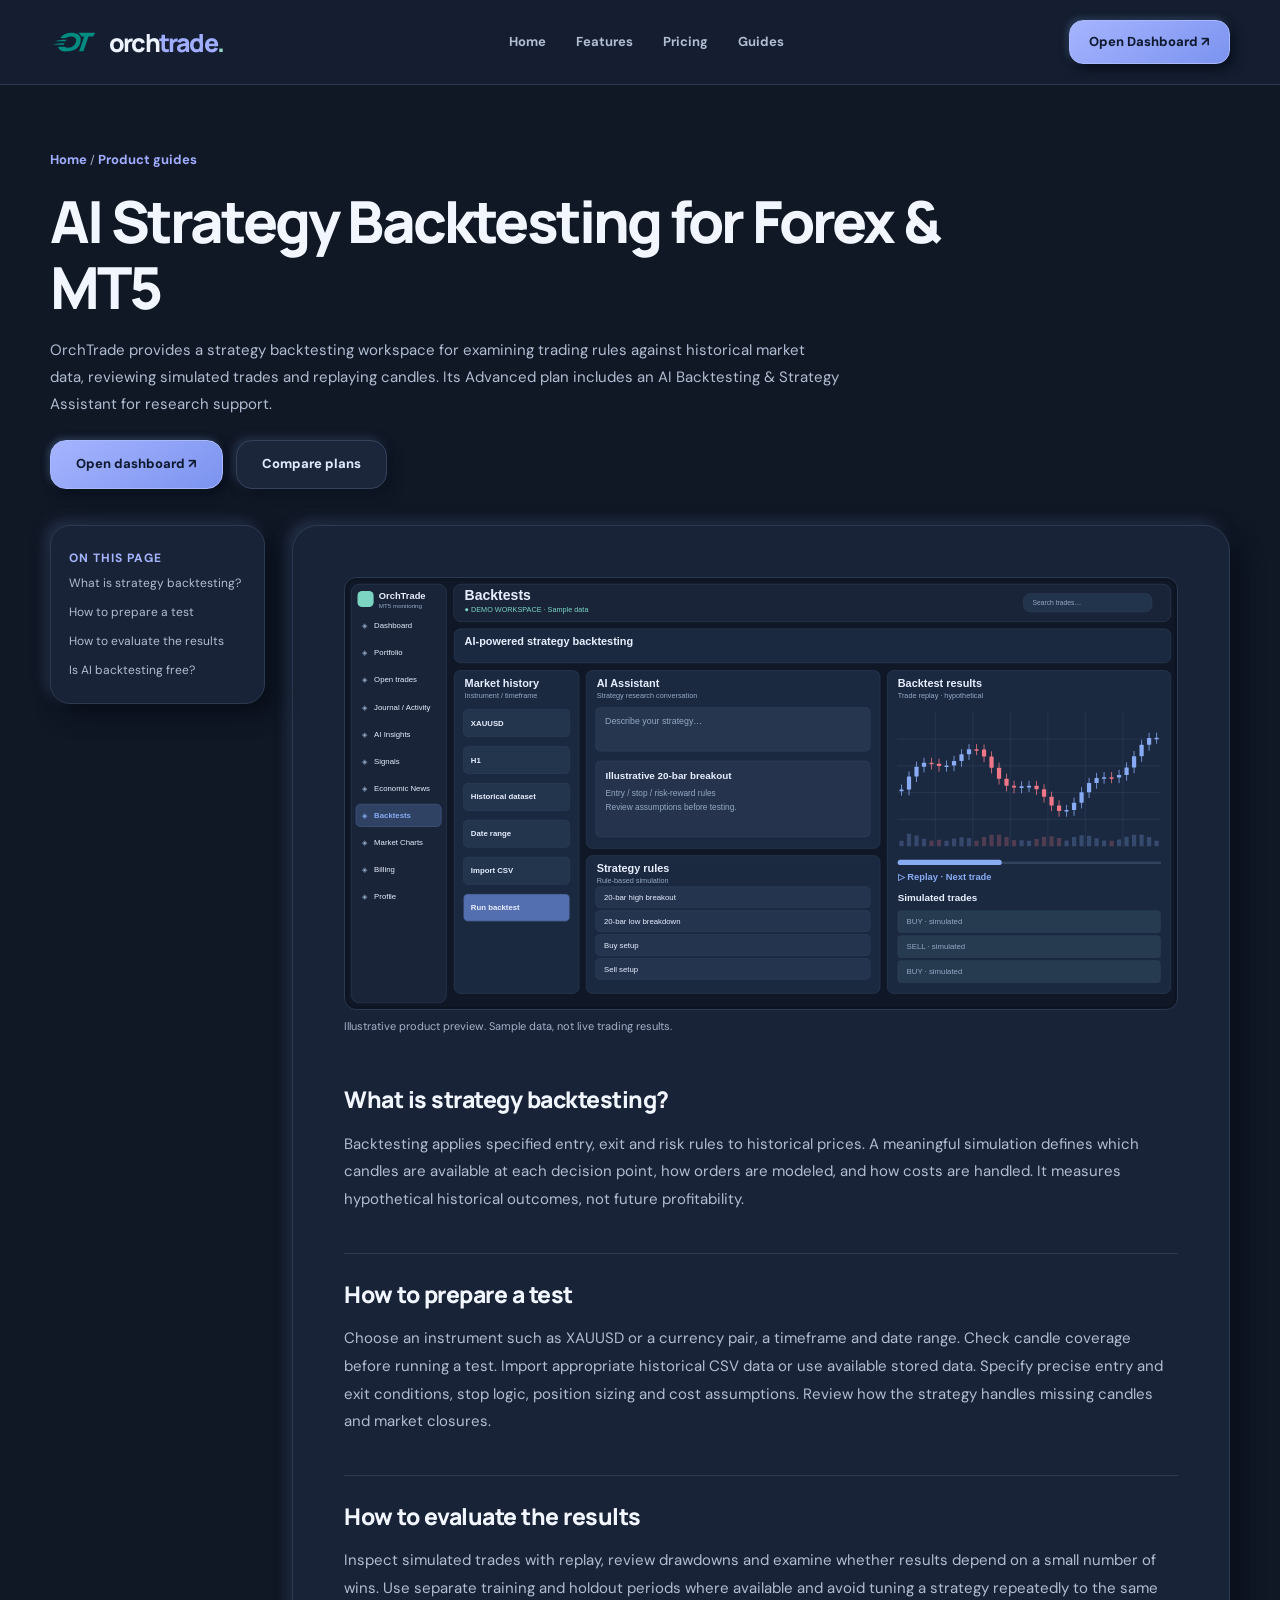
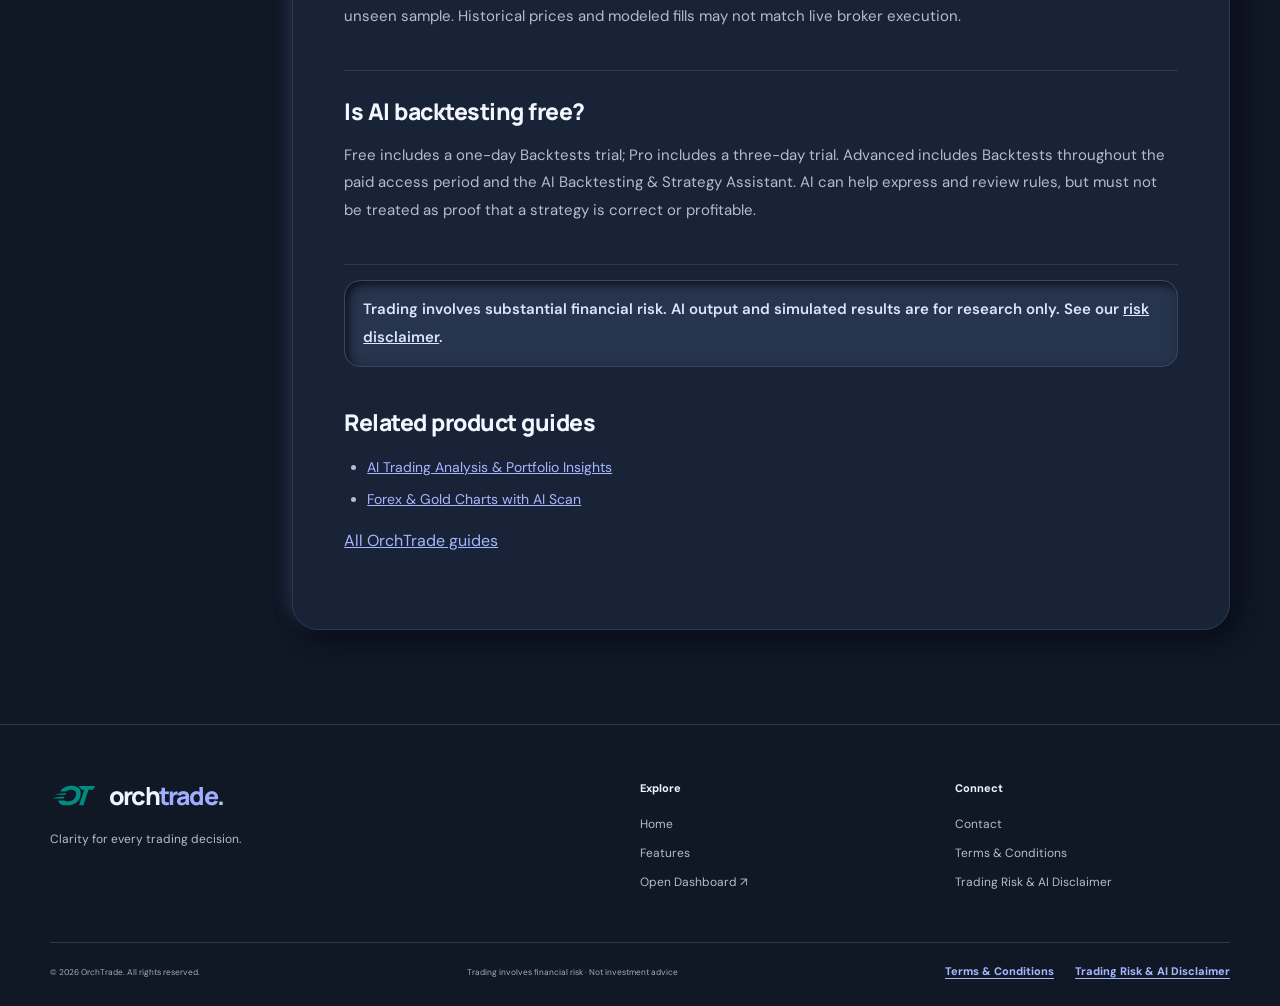
==== commit 25ee9ceb: "feat: update OrchTrade OT brand and favicon across public pages" ====
--- a/ai-backtesting/index.html
+++ b/ai-backtesting/index.html
@@ -1,7 +1,7 @@
 <!doctype html>
-<html lang="en"><head><meta charset="utf-8"><meta name="viewport" content="width=device-width,initial-scale=1"><meta name="theme-color" content="#101725"><meta name="robots" content="index, follow, max-image-preview:large"><title>AI Strategy Backtesting for Forex &amp; MT5 | OrchTrade</title><meta name="description" content="Explore historical strategy backtesting, trade replay, CSV data import and AI-assisted strategy research with OrchTrade. Simulated results are not forecasts."><link rel="canonical" href="https://orchtrade.com/ai-backtesting/"><meta property="og:type" content="website"><meta property="og:title" content="AI Strategy Backtesting for Forex &amp; MT5 | OrchTrade"><meta property="og:description" content="Explore historical strategy backtesting, trade replay, CSV data import and AI-assisted strategy research with OrchTrade. Simulated results are not forecasts."><meta property="og:url" content="https://orchtrade.com/ai-backtesting/"><meta property="og:site_name" content="OrchTrade"><meta name="twitter:card" content="summary"><link rel="icon" href="/favicon.svg" type="image/svg+xml"><link rel="stylesheet" href="/styles.css?v=seo-1"><script type="application/ld+json">{"@context":"https://schema.org","@graph":[{"@type":"WebPage","@id":"https://orchtrade.com/ai-backtesting/#webpage","url":"https://orchtrade.com/ai-backtesting/","name":"AI Strategy Backtesting for Forex & MT5 | OrchTrade","description":"Explore historical strategy backtesting, trade replay, CSV data import and AI-assisted strategy research with OrchTrade. Simulated results are not forecasts.","isPartOf":{"@id":"https://orchtrade.com/#website"},"about":{"@id":"https://orchtrade.com/#software"},"inLanguage":"en","breadcrumb":{"@id":"https://orchtrade.com/ai-backtesting/#breadcrumb"}},{"@type":"BreadcrumbList","@id":"https://orchtrade.com/ai-backtesting/#breadcrumb","itemListElement":[{"@type":"ListItem","position":1,"name":"OrchTrade","item":"https://orchtrade.com/"},{"@type":"ListItem","position":2,"name":"AI Strategy Backtesting for Forex & MT5","item":"https://orchtrade.com/ai-backtesting/"}]}]}</script></head>
-<body><a class="skip-link" href="#main">Skip to content</a><header class="topbar"><div class="container nav-shell"><a class="brand" href="/" aria-label="OrchTrade home"><span class="brand-mark" aria-hidden="true"><span></span><span></span><span></span></span><span>orch<span class="brand-accent">trade</span><span class="brand-dot">.</span></span></a>
+<html lang="en"><head><meta charset="utf-8"><meta name="viewport" content="width=device-width,initial-scale=1"><meta name="theme-color" content="#101725"><meta name="robots" content="index, follow, max-image-preview:large"><title>AI Strategy Backtesting for Forex &amp; MT5 | OrchTrade</title><meta name="description" content="Explore historical strategy backtesting, trade replay, CSV data import and AI-assisted strategy research with OrchTrade. Simulated results are not forecasts."><link rel="canonical" href="https://orchtrade.com/ai-backtesting/"><meta property="og:type" content="website"><meta property="og:title" content="AI Strategy Backtesting for Forex &amp; MT5 | OrchTrade"><meta property="og:description" content="Explore historical strategy backtesting, trade replay, CSV data import and AI-assisted strategy research with OrchTrade. Simulated results are not forecasts."><meta property="og:url" content="https://orchtrade.com/ai-backtesting/"><meta property="og:site_name" content="OrchTrade"><meta name="twitter:card" content="summary"><link rel="icon" href="/favicon.ico?v=ot-1" sizes="16x16 32x32 48x48" type="image/x-icon"><link rel="icon" href="/favicon.svg?v=ot-1" sizes="any" type="image/svg+xml"><link rel="stylesheet" href="/styles.css?v=ot-brand-1"><script type="application/ld+json">{"@context":"https://schema.org","@graph":[{"@type":"WebPage","@id":"https://orchtrade.com/ai-backtesting/#webpage","url":"https://orchtrade.com/ai-backtesting/","name":"AI Strategy Backtesting for Forex & MT5 | OrchTrade","description":"Explore historical strategy backtesting, trade replay, CSV data import and AI-assisted strategy research with OrchTrade. Simulated results are not forecasts.","isPartOf":{"@id":"https://orchtrade.com/#website"},"about":{"@id":"https://orchtrade.com/#software"},"inLanguage":"en","breadcrumb":{"@id":"https://orchtrade.com/ai-backtesting/#breadcrumb"}},{"@type":"BreadcrumbList","@id":"https://orchtrade.com/ai-backtesting/#breadcrumb","itemListElement":[{"@type":"ListItem","position":1,"name":"OrchTrade","item":"https://orchtrade.com/"},{"@type":"ListItem","position":2,"name":"AI Strategy Backtesting for Forex & MT5","item":"https://orchtrade.com/ai-backtesting/"}]}]}</script></head>
+<body><a class="skip-link" href="#main">Skip to content</a><header class="topbar"><div class="container nav-shell"><a class="brand" href="/" aria-label="OrchTrade home"><img class="brand-mark" src="/assets/orchtrade-ot-teal.svg" width="280" height="145" alt="" aria-hidden="true" decoding="async"><span>orch<span class="brand-accent">trade</span><span class="brand-dot">.</span></span></a>
 <nav class="main-nav legal-nav" id="main-nav" aria-label="Main navigation"><a href="/">Home</a><a href="/#features">Features</a><a href="/#pricing">Pricing</a><a href="/#guides">Guides</a></nav><div class="nav-actions"><a class="btn btn-small btn-primary desktop-cta" href="https://app.orchtrade.com/">Open Dashboard ↗</a><button class="menu-button" type="button" aria-label="Open menu" aria-expanded="false" aria-controls="main-nav"><span></span><span></span><span></span></button></div></div></header><main id="main" class="guide-main"><section class="legal-top"><div class="container"><nav class="guide-breadcrumb" aria-label="Breadcrumb"><a href="/">Home</a> / <a href="/#guides">Product guides</a></nav><h1>AI Strategy Backtesting for Forex &amp; MT5</h1><p>OrchTrade provides a strategy backtesting workspace for examining trading rules against historical market data, reviewing simulated trades and replaying candles. Its Advanced plan includes an AI Backtesting &amp; Strategy Assistant for research support.</p><div class="legal-links"><a class="btn btn-primary" href="https://app.orchtrade.com/">Open dashboard ↗</a><a class="btn btn-soft" href="/#pricing">Compare plans</a></div></div></section><div class="container legal-layout"><aside class="legal-side"><strong>On this page</strong><div class="legal-side-links"><a href="#section-1">What is strategy backtesting?</a><a href="#section-2">How to prepare a test</a><a href="#section-3">How to evaluate the results</a><a href="#section-4">Is AI backtesting free?</a></div></aside><article class="legal-content guide-article"><figure class="guide-image"><img src="/assets/showcase/backtests.svg" width="1600" height="829" alt="Illustrative OrchTrade AI Strategy Backtesting for Forex &amp; MT5 workspace" decoding="async"><figcaption>Illustrative product preview. Sample data, not live trading results.</figcaption></figure><section id="section-1"><h2>What is strategy backtesting?</h2><p>Backtesting applies specified entry, exit and risk rules to historical prices. A meaningful simulation defines which candles are available at each decision point, how orders are modeled, and how costs are handled. It measures hypothetical historical outcomes, not future profitability.</p></section>
 <section id="section-2"><h2>How to prepare a test</h2><p>Choose an instrument such as XAUUSD or a currency pair, a timeframe and date range. Check candle coverage before running a test. Import appropriate historical CSV data or use available stored data. Specify precise entry and exit conditions, stop logic, position sizing and cost assumptions. Review how the strategy handles missing candles and market closures.</p></section>
 <section id="section-3"><h2>How to evaluate the results</h2><p>Inspect simulated trades with replay, review drawdowns and examine whether results depend on a small number of wins. Use separate training and holdout periods where available and avoid tuning a strategy repeatedly to the same unseen sample. Historical prices and modeled fills may not match live broker execution.</p></section>
-<section id="section-4"><h2>Is AI backtesting free?</h2><p>Free includes a one-day Backtests trial; Pro includes a three-day trial. Advanced includes Backtests throughout the paid access period and the AI Backtesting &amp; Strategy Assistant. AI can help express and review rules, but must not be treated as proof that a strategy is correct or profitable.</p></section><p class="legal-note">Trading involves substantial financial risk. AI output and simulated results are for research only. See our <a href="/disclaimer/">risk disclaimer</a>.</p><section><h2>Related product guides</h2><ul><li><a href="/ai-trading-analysis/">AI Trading Analysis &amp; Portfolio Insights</a></li><li><a href="/forex-market-charts/">Forex &amp; Gold Charts with AI Scan</a></li></ul><a href="/#guides">All OrchTrade guides</a></section></article></div></main><footer class="footer"><div class="container footer-grid"><div><a class="brand" href="/"><span class="brand-mark" aria-hidden="true"><span></span><span></span><span></span></span><span>orch<span class="brand-accent">trade</span><span class="brand-dot">.</span></span></a><p>Clarity for every trading decision.</p></div><div><span>Explore</span><a href="/">Home</a><a href="/#features">Features</a><a href="https://app.orchtrade.com/">Open Dashboard ↗</a></div><div><span>Connect</span><a href="mailto:yogesh.pandey@orchstring.com?subject=OrchTrade%20Legal%20Enquiry">Contact</a><a href="/terms-and-conditions/">Terms &amp; Conditions</a><a href="/disclaimer/">Trading Risk &amp; AI Disclaimer</a></div></div><div class="container footer-bottom"><small>© <span id="year">2026</span> OrchTrade. All rights reserved.</small><small>Trading involves financial risk · Not investment advice</small><nav class="footer-legal-nav" aria-label="Legal information"><a href="/terms-and-conditions/">Terms &amp; Conditions</a><a href="/disclaimer/">Trading Risk &amp; AI Disclaimer</a></nav></div></footer><script src="/site.js?v=dark-showcase-1" defer></script></body></html>+<section id="section-4"><h2>Is AI backtesting free?</h2><p>Free includes a one-day Backtests trial; Pro includes a three-day trial. Advanced includes Backtests throughout the paid access period and the AI Backtesting &amp; Strategy Assistant. AI can help express and review rules, but must not be treated as proof that a strategy is correct or profitable.</p></section><p class="legal-note">Trading involves substantial financial risk. AI output and simulated results are for research only. See our <a href="/disclaimer/">risk disclaimer</a>.</p><section><h2>Related product guides</h2><ul><li><a href="/ai-trading-analysis/">AI Trading Analysis &amp; Portfolio Insights</a></li><li><a href="/forex-market-charts/">Forex &amp; Gold Charts with AI Scan</a></li></ul><a href="/#guides">All OrchTrade guides</a></section></article></div></main><footer class="footer"><div class="container footer-grid"><div><a class="brand" href="/"><img class="brand-mark" src="/assets/orchtrade-ot-teal.svg" width="280" height="145" alt="" aria-hidden="true" decoding="async"><span>orch<span class="brand-accent">trade</span><span class="brand-dot">.</span></span></a><p>Clarity for every trading decision.</p></div><div><span>Explore</span><a href="/">Home</a><a href="/#features">Features</a><a href="https://app.orchtrade.com/">Open Dashboard ↗</a></div><div><span>Connect</span><a href="mailto:orchstringsupport@gmail.com?subject=OrchTrade%20Legal%20Enquiry">Contact</a><a href="/terms-and-conditions/">Terms &amp; Conditions</a><a href="/disclaimer/">Trading Risk &amp; AI Disclaimer</a></div></div><div class="container footer-bottom"><small>© <span id="year">2026</span> OrchTrade. All rights reserved.</small><small>Trading involves financial risk · Not investment advice</small><nav class="footer-legal-nav" aria-label="Legal information"><a href="/terms-and-conditions/">Terms &amp; Conditions</a><a href="/disclaimer/">Trading Risk &amp; AI Disclaimer</a></nav></div></footer><script src="/site.js?v=dark-showcase-1" defer></script></body></html>
--- a/styles.css
+++ b/styles.css
@@ -1,6 +1,6 @@
 @import url('https://fonts.googleapis.com/css2?family=DM+Sans:wght@400;500;600;700;800&family=Manrope:wght@400;500;600;700;800&display=swap');
 :root{--bg:#f5f6f9;--panel:#f4f5f8;--ink:#22243b;--muted:#7e8195;--violet:#7466cb;--violet-dark:#5d50ad;--border:rgba(255,255,255,.84);--shadow:11px 11px 26px #dfe1e9,-11px -11px 26px #ffffff;--shadow-small:6px 6px 14px #e0e2e9,-6px -6px 14px #fff;--inset:inset 5px 5px 10px #e1e3eb,inset -5px -5px 10px #fff;--radius:26px}
-*,*::before,*::after{box-sizing:border-box}html{scroll-behavior:smooth;scroll-padding-top:96px}body{margin:0;background:var(--bg);color:var(--ink);font-family:'DM Sans',system-ui,-apple-system,sans-serif;line-height:1.6;overflow-x:hidden}a{color:inherit;text-decoration:none}button{font:inherit}button,a{ -webkit-tap-highlight-color:transparent}a:focus-visible,button:focus-visible,summary:focus-visible{outline:3px solid #8e80e3;outline-offset:5px}::selection{background:#e3dfff;color:#332d6b}.container{width:min(1180px,calc(100% - 52px));margin-inline:auto}.site-backdrop{position:absolute;inset:0 0 auto;pointer-events:none;height:1100px;background:radial-gradient(circle at 86% 32%,rgba(197,190,246,.36),transparent 34%),radial-gradient(circle at 7% 68%,rgba(211,228,246,.42),transparent 38%);z-index:-1}.skip-link{position:absolute;z-index:100;top:-80px;left:20px;padding:12px;background:#fff}.skip-link:focus{top:12px}.topbar{position:sticky;top:0;z-index:50;backdrop-filter:blur(18px);-webkit-backdrop-filter:blur(18px);background:rgba(245,246,249,.82);border-bottom:1px solid rgba(255,255,255,.8)}.nav-shell{height:84px;display:flex;align-items:center;justify-content:space-between;gap:25px}.brand{font:800 25px/1 'Manrope',sans-serif;letter-spacing:-1.8px;display:inline-flex;align-items:center;gap:11px;white-space:nowrap}.brand-accent{color:var(--violet)}.brand-dot{color:#9bd8c9}.brand-mark{position:relative;display:inline-block;width:35px;height:35px;border-radius:12px;transform:rotate(-25deg);background:linear-gradient(150deg,#a99cf0,#7365c7);box-shadow:3px 4px 8px #c2bde1,-3px -3px 8px #fff;overflow:hidden}.brand-mark span{position:absolute;width:30px;height:10px;border:3px solid white;border-radius:100%;opacity:.9;left:5px}.brand-mark span:nth-child(1){top:7px}.brand-mark span:nth-child(2){top:15px;left:-3px}.brand-mark span:nth-child(3){top:23px}.main-nav{display:flex;align-items:center;gap:30px}.main-nav a{font-size:13px;font-weight:700;color:#64677d;transition:color .2s}.main-nav a:hover{color:var(--violet)}.btn{min-height:52px;display:inline-flex;align-items:center;justify-content:center;gap:20px;border-radius:16px;padding:13px 25px;border:1px solid rgba(255,255,255,.84);font-size:13px;font-weight:800;white-space:nowrap;transition:transform .2s,box-shadow .2s,background .2s}.btn:hover{transform:translateY(-3px)}.btn-primary{color:#fff;background:linear-gradient(145deg,#897bdb,#695bbd);border-color:#a99de3;box-shadow:6px 7px 15px #c9c3e8,-3px -3px 11px #fff;text-shadow:0 1px 2px #5d50a3}.btn-primary:hover{background:linear-gradient(145deg,#9688e5,#6253b2);box-shadow:8px 10px 19px #c6bfe8,-4px -4px 12px #fff}.btn-soft,.btn-outline{background:var(--panel);box-shadow:var(--shadow-small);color:#47445e}.btn-outline{width:100%}.btn-soft:hover,.btn-outline:hover{box-shadow:var(--inset)}.btn-small{min-height:44px;padding:10px 19px;border-radius:14px}.menu-button{display:none;width:42px;height:42px;border:0;background:var(--panel);border-radius:13px;box-shadow:var(--shadow-small);padding:12px;cursor:pointer}.menu-button span{display:block;width:18px;height:2px;background:#4f4b76;margin:4px 0}.section-pad{padding-block:115px}.hero{padding-top:99px;padding-bottom:110px}.hero-layout{display:grid;grid-template-columns:45% 55%;align-items:center;min-height:565px}.hero-copy{z-index:2;position:relative;padding-right:10px}.eyebrow{display:inline-flex;gap:10px;align-items:center;color:var(--violet);letter-spacing:2px;text-transform:uppercase;font-weight:800;font-size:10px}.eyebrow-dot{width:8px;height:8px;border-radius:50%;background:#9d8fe6;box-shadow:0 0 0 6px #ece9ff}.hero h1,.section-heading h2,.contact-panel h2{font-family:'Manrope',sans-serif;font-weight:800;letter-spacing:-3.7px;line-height:1.15;color:#25263b}.hero h1{font-size:clamp(42px,4.4vw,64px);margin:26px 0 22px}.hero h1 em,.section-heading h2 em,.contact-panel h2 em{font-style:normal;color:#8271d2}.hero-lead{font-size:16px;line-height:1.85;color:#75798e;max-width:445px;margin:0}.hero-actions{display:flex;gap:16px;align-items:center;margin-top:33px}.play-orbit{width:26px;height:26px;display:grid;place-items:center;border-radius:50%;background:#e9e5f9;color:#8477d7}.hero-footnotes{display:flex;flex-wrap:wrap;gap:20px;font-size:11px;font-weight:700;color:#858799;margin-top:34px}.check-icon{display:inline-grid;place-items:center;margin-right:5px;width:17px;height:17px;border-radius:50%;background:#e0f4ee;color:#52a98e;font-size:11px}.hero-visual{position:relative;min-height:565px;display:flex;justify-content:center;align-items:center;isolation:isolate}.orbit{position:absolute;border-radius:50%;pointer-events:none;z-index:-1}.orbit-one{width:620px;height:620px;top:-30px;right:0;background:radial-gradient(circle,#f0edff 0 40%,#f0f2fa 41% 54%,transparent 55%)}.orbit-two{width:390px;height:390px;right:0;bottom:0;border:1px dashed #d5d3ec}.dashboard{width:646px;max-width:none;min-height:393px;display:flex;position:relative;margin-left:35px;background:#f8f9fc;border:7px solid #f5f6f9;border-radius:21px;box-shadow:20px 23px 39px #cdd0dd,-15px -15px 33px #fff;transform:perspective(1400px) rotateY(-7deg) rotateX(4deg) rotateZ(-1deg);transition:transform .4s}.dashboard:hover{transform:perspective(1400px) rotateY(-3deg) rotateX(2deg)}.dash-sidebar{width:60px;flex:none;background:#eef0f7;border-radius:15px 0 0 15px;border-right:1px solid #e4e6ef;padding:13px 9px;display:flex;align-items:center;flex-direction:column;gap:12px}.dash-mini-logo{font-size:24px;color:#7d6ccf;margin-bottom:14px}.dash-side-icon{width:34px;height:33px;display:grid;place-items:center;color:#a3a5b9;border-radius:10px;font-size:18px;font-weight:700}.dash-side-icon.selected{background:linear-gradient(145deg,#a498ed,#7568ce);color:white;box-shadow:3px 4px 7px #d0cce6}.dash-side-spacer{flex:1}.dash-user,.dash-avatar{background:#e2dcf9;border-radius:10px;color:#7668bd;font-size:12px;font-weight:800;display:grid;place-items:center;width:31px;height:31px}.dash-content{padding:20px;min-width:0;flex:1}.dash-heading{display:flex;align-items:center;justify-content:space-between;gap:12px}.dash-heading small{display:block;color:#a8a9b8;font-size:8px;font-weight:800;letter-spacing:1px}.dash-heading h2{font-size:17px;line-height:1.2;letter-spacing:-.4px;margin:7px 0 0}.dash-heading h2 span{color:#e4b25b}.dash-actions{display:flex;align-items:center;gap:13px;color:#9fa2b6}.dash-pills{margin:14px 0 12px;display:flex;gap:12px;align-items:center}.dash-pill{display:inline-flex;gap:6px;align-items:center;border-radius:6px;background:#e8f7f0;color:#4aab86;font-size:9px;font-weight:800;padding:4px 8px}.dash-pill i{width:5px;height:5px;border-radius:50%;background:#46bb8d}.dash-caption{color:#adb0be;font-size:9px}.metric-row{display:grid;grid-template-columns:1fr 1fr 1fr;gap:10px}.mini-metric{min-width:0;background:#f6f7fb;border-radius:11px;box-shadow:4px 4px 10px #e3e5ee,-4px -4px 10px #fff;padding:12px 10px}.mini-metric small{display:block;font-size:9px;color:#999bad;font-weight:700}.mini-metric strong{display:block;font-family:'Manrope',sans-serif;font-size:17px;letter-spacing:-.6px;white-space:nowrap;margin:5px 0}.metric-light{font-size:9px;font-weight:500;color:#999bad}.uptext,.muted-text{font-size:9px;color:#51b492;font-weight:800}.uptext span,.muted-text{font-weight:500;color:#a6a8b9}.workspace-row{display:grid;grid-template-columns:1.5fr 1fr;gap:10px;margin-top:11px}.chart-panel,.watch-panel{background:#f6f7fa;min-width:0;border-radius:11px;padding:12px;box-shadow:4px 4px 10px #e3e5ee,-4px -4px 10px #fff}.panel-top{display:flex;justify-content:space-between;align-items:center;font-size:10px}.panel-top small{display:block;letter-spacing:1px;font-weight:800;font-size:7px;color:#adb0bf}.panel-top strong{font-size:11px}.time-pill{font-size:8px;background:#eceef5;border-radius:5px;padding:3px 6px;color:#77788d}.chart-wrap{position:relative;height:122px;padding:7px 0 16px 22px}.chart-y-labels{position:absolute;top:0;left:0;bottom:17px;display:flex;flex-direction:column;justify-content:space-between;color:#b8bbc8;font-size:7px}.chart-svg{width:100%;height:100%}.chart-x-labels{position:absolute;bottom:0;left:27px;right:0;display:flex;justify-content:space-between;font-size:7px;color:#b4b7c5}.watch-item{display:flex;align-items:center;gap:7px;border-top:1px solid #e6e8ef;margin-top:10px;padding-top:9px}.watch-item>span:nth-child(2){min-width:0}.watch-item strong{display:block;font-size:9px;line-height:1.3}.watch-item small{display:block;color:#adb0be;font-size:7px}.asset-icon{width:27px;height:27px;flex:none;border-radius:8px;display:grid;place-items:center;font-size:12px}.gold{background:#fff1d7;color:#cfa65c}.lavender{background:#eeeaff;color:#9b86d8}.peach{background:#ffe9e4;color:#cf8e7a}.watch-price{margin-left:auto;white-space:nowrap;text-align:right;font-size:8px;font-weight:800}.watch-price small.price-up{color:#3caf86}.watch-price small.price-down{color:#dd8b88}.dash-bottom{display:flex;justify-content:space-between;align-items:center;padding:10px 12px;margin-top:11px;border-radius:10px;background:linear-gradient(105deg,#ece7fd,#f6f4ff)}.dash-bottom strong{font-size:9px}.dash-bottom small{font-size:8px;color:#8c83b1;margin-left:5px}.insight-spark{color:#8878d9;font-size:13px}.insight-link{font-size:8px;font-weight:800;color:#7666c5}.float-chip{position:absolute;z-index:3;background:rgba(250,250,253,.95);border:1px solid #fff;box-shadow:7px 7px 17px #d8dbe5,-7px -7px 17px #fff;border-radius:13px;padding:10px 15px;display:flex;align-items:center;gap:10px}.float-chip strong{font-size:11px;display:block;line-height:1.3}.float-chip small{font-size:9px;color:#9c9cac}.float-chip-top{right:-34px;top:48px}.float-chip-bottom{bottom:56px;left:8px}.float-bubble{width:31px;height:31px;display:grid;place-items:center;font-size:19px;border-radius:10px}.float-bubble.purple{background:#e9e3fc;color:#8872dd}.float-bubble.green{background:#e1f7ec;color:#44aa82}.illustration-note{position:absolute;bottom:11px;right:20px;color:#a4a5b3;font-size:9px}.trust-strip{display:flex;justify-content:space-between;align-items:center;gap:20px;padding-block:28px 34px;border-top:1px solid #e5e6ed;border-bottom:1px solid #e5e6ed}.trust-strip>span{font-size:9px;color:#a5a6b5;letter-spacing:1.7px;font-weight:800;max-width:120px;line-height:1.7}.trust-strip div{color:#777b8d;font-size:13px;font-weight:800;white-space:nowrap}.trust-strip div span{color:#8a7ad5;font-size:20px;vertical-align:middle;margin-right:7px}.section-heading h2{font-size:clamp(36px,4vw,52px);margin:16px 0 18px}.section-heading p{color:#818498;max-width:505px;line-height:1.85;margin:0;font-size:15px}.section-heading.centered{text-align:center}.section-heading.centered p{margin:auto}.feature-grid{display:grid;grid-template-columns:repeat(3,minmax(0,1fr));gap:24px;margin-top:59px}.feature-card{min-height:324px;display:flex;flex-direction:column;background:#f4f5f9;box-shadow:var(--shadow);border:1px solid #fff;border-radius:25px;padding:27px;overflow:hidden;transition:transform .25s,box-shadow .25s}.feature-card:hover{transform:translateY(-6px);box-shadow:14px 17px 32px #d9dce6,-12px -12px 30px #fff}.feature-icon{width:49px;height:49px;border-radius:15px;display:grid;place-items:center;font-size:22px;box-shadow:var(--inset);margin-bottom:22px}.lavender-icon{color:#8775d4;background:#ece9fa}.blue-icon{color:#6b9dc8;background:#e5eef7}.peach-icon{color:#d89880;background:#ffede8}.green-icon{color:#67ac95;background:#e4f4ef}.gold-icon{color:#bba166;background:#f8f0dd}.feature-kicker{color:#aa9bdc;font-size:9px;letter-spacing:1.2px;font-weight:800}.feature-card h3{margin:10px 0 9px;font-size:20px;letter-spacing:-.65px;line-height:1.3}.feature-card p{font-size:13px;color:#84879a;line-height:1.75;margin:0}.feature-tail{margin-top:auto;padding-top:30px;display:flex;justify-content:space-between;align-items:center;font-size:11px;font-weight:800;color:#7970b5}.feature-tail span:last-child{width:30px;height:30px;background:#eceaf5;box-shadow:var(--inset);border-radius:50%;display:grid;place-items:center}.featured-feature{background:#f0eff8}.bars-visual{height:107px;background:#f8f8fd;border-radius:12px;box-shadow:var(--inset);margin-top:auto;padding:12px 17px 7px;overflow:hidden}.tiny-caption{display:flex;justify-content:space-between;font-size:9px;color:#9592aa;font-weight:700}.tiny-caption span{color:#62b998}.bars{height:66px;display:flex;gap:7px;align-items:flex-end;margin-top:4px}.bars i{display:block;flex:1;height:var(--h);border-radius:5px 5px 0 0;background:linear-gradient(#9785e4,#c5b8f3)}.ai-feature{background:#eeedf9}.ai-visual{margin-top:auto;padding:12px;border-radius:12px;background:#f9f8ff;box-shadow:var(--inset)}.ai-visual>span{font-size:10px;font-weight:800;color:#7567bd}.ai-visual div{display:flex;gap:5px;margin-top:8px}.ai-visual i{height:6px;background:#d8d2f5;border-radius:10px;flex:1}.ai-visual i:nth-child(2){flex:.7}.ai-visual i:nth-child(3){flex:.4}.ai-visual p{font-size:9px;margin-top:9px}.process{padding-top:60px}.process-layout{display:grid;grid-template-columns: .9fr 1.1fr;gap:100px;align-items:center}.text-link{display:inline-flex;gap:30px;font-weight:800;color:#7565c4;margin-top:28px;border-bottom:1px solid #b6ade4;padding-bottom:7px;font-size:13px}.steps{display:grid;gap:24px}.step{padding:23px 26px;display:flex;gap:22px;align-items:flex-start;border-radius:21px;box-shadow:var(--shadow);background:var(--panel);border:1px solid white}.step-number{display:grid;place-items:center;flex:none;width:43px;height:43px;border-radius:14px;box-shadow:var(--inset);font-size:12px;color:#8978d3;font-weight:800}.step div{flex:1}.step h3{margin:0 0 6px;font-size:16px;letter-spacing:-.35px}.step p{margin:0;color:#87899b;font-size:12px;line-height:1.8}.step-deco{font-size:22px;color:#c6c0e8}.pricing{padding-top:120px}.billing-switch{display:flex;margin:33px auto 37px;width:max-content;border-radius:14px;box-shadow:var(--inset);padding:5px;background:#ecedf3;gap:2px}.billing-switch button{padding:8px 23px;color:#85859c;font-size:12px;font-weight:800;border:0;background:none;border-radius:11px;cursor:pointer}.billing-switch button.active{background:#f8f9fc;color:#7465c6;box-shadow:4px 4px 10px #dce0e8,-4px -4px 9px white}.pricing-grid{display:grid;grid-template-columns:repeat(3,minmax(0,1fr));gap:25px;align-items:stretch}.price-card{position:relative;min-height:485px;padding:34px 30px;background:#f4f5f8;border:1px solid #fff;border-radius:27px;box-shadow:var(--shadow)}.price-card.highlighted{background:#efecfa;border:2px solid #bbb0ef;transform:translateY(-8px)}.popular-tag{position:absolute;top:-14px;right:24px;background:#8b7bd4;color:white;font-weight:800;letter-spacing:.4px;font-size:10px;padding:6px 13px;border-radius:20px;box-shadow:4px 5px 12px #d9d0ef}.plan-icon{display:grid;place-items:center;width:43px;height:43px;border-radius:14px;box-shadow:var(--inset);color:#8170cd;font-size:20px;margin-bottom:18px}.price-card h3{font-size:21px;margin:0 0 5px}.price-card>p{font-size:12px;color:#8b8da0;margin:0}.price-line{display:flex;align-items:baseline;gap:5px;margin-top:24px}.price-line strong{font:800 36px/1.2 'Manrope',sans-serif;letter-spacing:-1.7px}.price-line span{font-size:11px;color:#999bab}.price-card .billing-hint{font-size:10px;min-height:23px;margin-top:6px}.price-card .btn{margin-top:19px;font-size:12px}.price-card h4{font-size:12px;letter-spacing:.2px;margin:24px 0 12px}.plan-list{padding:0;list-style:none;margin:0;display:grid;gap:10px}.plan-list li{position:relative;padding-left:21px;font-size:11.5px;color:#7f8194;line-height:1.5}.plan-list li:before{content:'✓';position:absolute;left:0;color:#69ab96;font-weight:800}.pricing-disclaimer{text-align:center;color:#a0a1b0;font-size:11px;line-height:1.8;max-width:830px;margin:30px auto 0}.faq{padding-top:80px}.faq-layout{display:grid;grid-template-columns:.85fr 1.15fr;gap:90px}.faq-items{display:grid;gap:17px}.faq-items details{padding:23px 26px;border-radius:20px;background:var(--panel);border:1px solid white;box-shadow:var(--shadow-small)}.faq-items summary{list-style:none;display:flex;justify-content:space-between;gap:20px;cursor:pointer;font-weight:800;font-size:14px}.faq-items summary::-webkit-details-marker{display:none}.faq-items summary span{font-size:18px;color:#8173c9;line-height:1}.faq-items details[open] summary span{transform:rotate(45deg)}.faq-items details p{margin:13px 22px 0 0;color:#818498;font-size:12px;line-height:1.85}.contact-section{padding:35px 0 110px}.contact-panel{position:relative;overflow:hidden;text-align:center;padding:70px 25px 60px;background:linear-gradient(125deg,#eae7f9,#f1eff9 55%,#e9eefb);border:2px solid #fff;border-radius:33px;box-shadow:var(--shadow)}.contact-panel:before,.contact-panel:after{content:'';position:absolute;border:1px solid #dad4f6;border-radius:50%;width:340px;height:340px;top:-180px;left:-130px}.contact-panel:after{width:430px;height:430px;left:auto;right:-190px;top:120px}.contact-orb{width:60px;height:60px;display:grid;place-items:center;box-shadow:var(--shadow-small);border-radius:19px;margin:0 auto 19px;color:#8070d4;font-size:29px}.contact-panel h2{font-size:clamp(34px,4.4vw,53px);margin:10px 0 14px}.contact-panel p{font-size:14px;color:#85849a;max-width:430px;margin:0 auto 26px}.contact-panel .btn{position:relative;z-index:1}.contact-panel>small{display:block;margin-top:18px;font-size:10px;color:#a1a0af}.footer{padding:55px 0 25px;border-top:1px solid #e4e5ed}.footer-grid{display:grid;grid-template-columns:2fr 1fr 1fr;gap:40px}.footer-grid>div:not(:first-child){display:flex;flex-direction:column;gap:10px}.footer-grid>div>span{font-size:11px;font-weight:800;margin-bottom:7px}.footer-grid p,.footer-grid a:not(.brand){font-size:12px;color:#9395a4}.footer-grid a:not(.brand):hover{color:var(--violet)}.footer-bottom{display:flex;justify-content:space-between;gap:20px;border-top:1px solid #e4e5ed;margin-top:50px;padding-top:20px;color:#a5a5b3;font-size:10px}
+*,*::before,*::after{box-sizing:border-box}html{scroll-behavior:smooth;scroll-padding-top:96px}body{margin:0;background:var(--bg);color:var(--ink);font-family:'DM Sans',system-ui,-apple-system,sans-serif;line-height:1.6;overflow-x:hidden}a{color:inherit;text-decoration:none}button{font:inherit}button,a{ -webkit-tap-highlight-color:transparent}a:focus-visible,button:focus-visible,summary:focus-visible{outline:3px solid #8e80e3;outline-offset:5px}::selection{background:#e3dfff;color:#332d6b}.container{width:min(1180px,calc(100% - 52px));margin-inline:auto}.site-backdrop{position:absolute;inset:0 0 auto;pointer-events:none;height:1100px;background:radial-gradient(circle at 86% 32%,rgba(197,190,246,.36),transparent 34%),radial-gradient(circle at 7% 68%,rgba(211,228,246,.42),transparent 38%);z-index:-1}.skip-link{position:absolute;z-index:100;top:-80px;left:20px;padding:12px;background:#fff}.skip-link:focus{top:12px}.topbar{position:sticky;top:0;z-index:50;backdrop-filter:blur(18px);-webkit-backdrop-filter:blur(18px);background:rgba(245,246,249,.82);border-bottom:1px solid rgba(255,255,255,.8)}.nav-shell{height:84px;display:flex;align-items:center;justify-content:space-between;gap:25px}.brand{font:800 25px/1 'Manrope',sans-serif;letter-spacing:-1.8px;display:inline-flex;align-items:center;gap:11px;white-space:nowrap}.brand-accent{color:var(--violet)}.brand-dot{color:#9bd8c9}.main-nav{display:flex;align-items:center;gap:30px}.main-nav a{font-size:13px;font-weight:700;color:#64677d;transition:color .2s}.main-nav a:hover{color:var(--violet)}.btn{min-height:52px;display:inline-flex;align-items:center;justify-content:center;gap:20px;border-radius:16px;padding:13px 25px;border:1px solid rgba(255,255,255,.84);font-size:13px;font-weight:800;white-space:nowrap;transition:transform .2s,box-shadow .2s,background .2s}.btn:hover{transform:translateY(-3px)}.btn-primary{color:#fff;background:linear-gradient(145deg,#897bdb,#695bbd);border-color:#a99de3;box-shadow:6px 7px 15px #c9c3e8,-3px -3px 11px #fff;text-shadow:0 1px 2px #5d50a3}.btn-primary:hover{background:linear-gradient(145deg,#9688e5,#6253b2);box-shadow:8px 10px 19px #c6bfe8,-4px -4px 12px #fff}.btn-soft,.btn-outline{background:var(--panel);box-shadow:var(--shadow-small);color:#47445e}.btn-outline{width:100%}.btn-soft:hover,.btn-outline:hover{box-shadow:var(--inset)}.btn-small{min-height:44px;padding:10px 19px;border-radius:14px}.menu-button{display:none;width:42px;height:42px;border:0;background:var(--panel);border-radius:13px;box-shadow:var(--shadow-small);padding:12px;cursor:pointer}.menu-button span{display:block;width:18px;height:2px;background:#4f4b76;margin:4px 0}.section-pad{padding-block:115px}.hero{padding-top:99px;padding-bottom:110px}.hero-layout{display:grid;grid-template-columns:45% 55%;align-items:center;min-height:565px}.hero-copy{z-index:2;position:relative;padding-right:10px}.eyebrow{display:inline-flex;gap:10px;align-items:center;color:var(--violet);letter-spacing:2px;text-transform:uppercase;font-weight:800;font-size:10px}.eyebrow-dot{width:8px;height:8px;border-radius:50%;background:#9d8fe6;box-shadow:0 0 0 6px #ece9ff}.hero h1,.section-heading h2,.contact-panel h2{font-family:'Manrope',sans-serif;font-weight:800;letter-spacing:-3.7px;line-height:1.15;color:#25263b}.hero h1{font-size:clamp(42px,4.4vw,64px);margin:26px 0 22px}.hero h1 em,.section-heading h2 em,.contact-panel h2 em{font-style:normal;color:#8271d2}.hero-lead{font-size:16px;line-height:1.85;color:#75798e;max-width:445px;margin:0}.hero-actions{display:flex;gap:16px;align-items:center;margin-top:33px}.play-orbit{width:26px;height:26px;display:grid;place-items:center;border-radius:50%;background:#e9e5f9;color:#8477d7}.hero-footnotes{display:flex;flex-wrap:wrap;gap:20px;font-size:11px;font-weight:700;color:#858799;margin-top:34px}.check-icon{display:inline-grid;place-items:center;margin-right:5px;width:17px;height:17px;border-radius:50%;background:#e0f4ee;color:#52a98e;font-size:11px}.hero-visual{position:relative;min-height:565px;display:flex;justify-content:center;align-items:center;isolation:isolate}.orbit{position:absolute;border-radius:50%;pointer-events:none;z-index:-1}.orbit-one{width:620px;height:620px;top:-30px;right:0;background:radial-gradient(circle,#f0edff 0 40%,#f0f2fa 41% 54%,transparent 55%)}.orbit-two{width:390px;height:390px;right:0;bottom:0;border:1px dashed #d5d3ec}.dashboard{width:646px;max-width:none;min-height:393px;display:flex;position:relative;margin-left:35px;background:#f8f9fc;border:7px solid #f5f6f9;border-radius:21px;box-shadow:20px 23px 39px #cdd0dd,-15px -15px 33px #fff;transform:perspective(1400px) rotateY(-7deg) rotateX(4deg) rotateZ(-1deg);transition:transform .4s}.dashboard:hover{transform:perspective(1400px) rotateY(-3deg) rotateX(2deg)}.dash-sidebar{width:60px;flex:none;background:#eef0f7;border-radius:15px 0 0 15px;border-right:1px solid #e4e6ef;padding:13px 9px;display:flex;align-items:center;flex-direction:column;gap:12px}.dash-mini-logo{font-size:24px;color:#7d6ccf;margin-bottom:14px}.dash-side-icon{width:34px;height:33px;display:grid;place-items:center;color:#a3a5b9;border-radius:10px;font-size:18px;font-weight:700}.dash-side-icon.selected{background:linear-gradient(145deg,#a498ed,#7568ce);color:white;box-shadow:3px 4px 7px #d0cce6}.dash-side-spacer{flex:1}.dash-user,.dash-avatar{background:#e2dcf9;border-radius:10px;color:#7668bd;font-size:12px;font-weight:800;display:grid;place-items:center;width:31px;height:31px}.dash-content{padding:20px;min-width:0;flex:1}.dash-heading{display:flex;align-items:center;justify-content:space-between;gap:12px}.dash-heading small{display:block;color:#a8a9b8;font-size:8px;font-weight:800;letter-spacing:1px}.dash-heading h2{font-size:17px;line-height:1.2;letter-spacing:-.4px;margin:7px 0 0}.dash-heading h2 span{color:#e4b25b}.dash-actions{display:flex;align-items:center;gap:13px;color:#9fa2b6}.dash-pills{margin:14px 0 12px;display:flex;gap:12px;align-items:center}.dash-pill{display:inline-flex;gap:6px;align-items:center;border-radius:6px;background:#e8f7f0;color:#4aab86;font-size:9px;font-weight:800;padding:4px 8px}.dash-pill i{width:5px;height:5px;border-radius:50%;background:#46bb8d}.dash-caption{color:#adb0be;font-size:9px}.metric-row{display:grid;grid-template-columns:1fr 1fr 1fr;gap:10px}.mini-metric{min-width:0;background:#f6f7fb;border-radius:11px;box-shadow:4px 4px 10px #e3e5ee,-4px -4px 10px #fff;padding:12px 10px}.mini-metric small{display:block;font-size:9px;color:#999bad;font-weight:700}.mini-metric strong{display:block;font-family:'Manrope',sans-serif;font-size:17px;letter-spacing:-.6px;white-space:nowrap;margin:5px 0}.metric-light{font-size:9px;font-weight:500;color:#999bad}.uptext,.muted-text{font-size:9px;color:#51b492;font-weight:800}.uptext span,.muted-text{font-weight:500;color:#a6a8b9}.workspace-row{display:grid;grid-template-columns:1.5fr 1fr;gap:10px;margin-top:11px}.chart-panel,.watch-panel{background:#f6f7fa;min-width:0;border-radius:11px;padding:12px;box-shadow:4px 4px 10px #e3e5ee,-4px -4px 10px #fff}.panel-top{display:flex;justify-content:space-between;align-items:center;font-size:10px}.panel-top small{display:block;letter-spacing:1px;font-weight:800;font-size:7px;color:#adb0bf}.panel-top strong{font-size:11px}.time-pill{font-size:8px;background:#eceef5;border-radius:5px;padding:3px 6px;color:#77788d}.chart-wrap{position:relative;height:122px;padding:7px 0 16px 22px}.chart-y-labels{position:absolute;top:0;left:0;bottom:17px;display:flex;flex-direction:column;justify-content:space-between;color:#b8bbc8;font-size:7px}.chart-svg{width:100%;height:100%}.chart-x-labels{position:absolute;bottom:0;left:27px;right:0;display:flex;justify-content:space-between;font-size:7px;color:#b4b7c5}.watch-item{display:flex;align-items:center;gap:7px;border-top:1px solid #e6e8ef;margin-top:10px;padding-top:9px}.watch-item>span:nth-child(2){min-width:0}.watch-item strong{display:block;font-size:9px;line-height:1.3}.watch-item small{display:block;color:#adb0be;font-size:7px}.asset-icon{width:27px;height:27px;flex:none;border-radius:8px;display:grid;place-items:center;font-size:12px}.gold{background:#fff1d7;color:#cfa65c}.lavender{background:#eeeaff;color:#9b86d8}.peach{background:#ffe9e4;color:#cf8e7a}.watch-price{margin-left:auto;white-space:nowrap;text-align:right;font-size:8px;font-weight:800}.watch-price small.price-up{color:#3caf86}.watch-price small.price-down{color:#dd8b88}.dash-bottom{display:flex;justify-content:space-between;align-items:center;padding:10px 12px;margin-top:11px;border-radius:10px;background:linear-gradient(105deg,#ece7fd,#f6f4ff)}.dash-bottom strong{font-size:9px}.dash-bottom small{font-size:8px;color:#8c83b1;margin-left:5px}.insight-spark{color:#8878d9;font-size:13px}.insight-link{font-size:8px;font-weight:800;color:#7666c5}.float-chip{position:absolute;z-index:3;background:rgba(250,250,253,.95);border:1px solid #fff;box-shadow:7px 7px 17px #d8dbe5,-7px -7px 17px #fff;border-radius:13px;padding:10px 15px;display:flex;align-items:center;gap:10px}.float-chip strong{font-size:11px;display:block;line-height:1.3}.float-chip small{font-size:9px;color:#9c9cac}.float-chip-top{right:-34px;top:48px}.float-chip-bottom{bottom:56px;left:8px}.float-bubble{width:31px;height:31px;display:grid;place-items:center;font-size:19px;border-radius:10px}.float-bubble.purple{background:#e9e3fc;color:#8872dd}.float-bubble.green{background:#e1f7ec;color:#44aa82}.illustration-note{position:absolute;bottom:11px;right:20px;color:#a4a5b3;font-size:9px}.trust-strip{display:flex;justify-content:space-between;align-items:center;gap:20px;padding-block:28px 34px;border-top:1px solid #e5e6ed;border-bottom:1px solid #e5e6ed}.trust-strip>span{font-size:9px;color:#a5a6b5;letter-spacing:1.7px;font-weight:800;max-width:120px;line-height:1.7}.trust-strip div{color:#777b8d;font-size:13px;font-weight:800;white-space:nowrap}.trust-strip div span{color:#8a7ad5;font-size:20px;vertical-align:middle;margin-right:7px}.section-heading h2{font-size:clamp(36px,4vw,52px);margin:16px 0 18px}.section-heading p{color:#818498;max-width:505px;line-height:1.85;margin:0;font-size:15px}.section-heading.centered{text-align:center}.section-heading.centered p{margin:auto}.feature-grid{display:grid;grid-template-columns:repeat(3,minmax(0,1fr));gap:24px;margin-top:59px}.feature-card{min-height:324px;display:flex;flex-direction:column;background:#f4f5f9;box-shadow:var(--shadow);border:1px solid #fff;border-radius:25px;padding:27px;overflow:hidden;transition:transform .25s,box-shadow .25s}.feature-card:hover{transform:translateY(-6px);box-shadow:14px 17px 32px #d9dce6,-12px -12px 30px #fff}.feature-icon{width:49px;height:49px;border-radius:15px;display:grid;place-items:center;font-size:22px;box-shadow:var(--inset);margin-bottom:22px}.lavender-icon{color:#8775d4;background:#ece9fa}.blue-icon{color:#6b9dc8;background:#e5eef7}.peach-icon{color:#d89880;background:#ffede8}.green-icon{color:#67ac95;background:#e4f4ef}.gold-icon{color:#bba166;background:#f8f0dd}.feature-kicker{color:#aa9bdc;font-size:9px;letter-spacing:1.2px;font-weight:800}.feature-card h3{margin:10px 0 9px;font-size:20px;letter-spacing:-.65px;line-height:1.3}.feature-card p{font-size:13px;color:#84879a;line-height:1.75;margin:0}.feature-tail{margin-top:auto;padding-top:30px;display:flex;justify-content:space-between;align-items:center;font-size:11px;font-weight:800;color:#7970b5}.feature-tail span:last-child{width:30px;height:30px;background:#eceaf5;box-shadow:var(--inset);border-radius:50%;display:grid;place-items:center}.featured-feature{background:#f0eff8}.bars-visual{height:107px;background:#f8f8fd;border-radius:12px;box-shadow:var(--inset);margin-top:auto;padding:12px 17px 7px;overflow:hidden}.tiny-caption{display:flex;justify-content:space-between;font-size:9px;color:#9592aa;font-weight:700}.tiny-caption span{color:#62b998}.bars{height:66px;display:flex;gap:7px;align-items:flex-end;margin-top:4px}.bars i{display:block;flex:1;height:var(--h);border-radius:5px 5px 0 0;background:linear-gradient(#9785e4,#c5b8f3)}.ai-feature{background:#eeedf9}.ai-visual{margin-top:auto;padding:12px;border-radius:12px;background:#f9f8ff;box-shadow:var(--inset)}.ai-visual>span{font-size:10px;font-weight:800;color:#7567bd}.ai-visual div{display:flex;gap:5px;margin-top:8px}.ai-visual i{height:6px;background:#d8d2f5;border-radius:10px;flex:1}.ai-visual i:nth-child(2){flex:.7}.ai-visual i:nth-child(3){flex:.4}.ai-visual p{font-size:9px;margin-top:9px}.process{padding-top:60px}.process-layout{display:grid;grid-template-columns: .9fr 1.1fr;gap:100px;align-items:center}.text-link{display:inline-flex;gap:30px;font-weight:800;color:#7565c4;margin-top:28px;border-bottom:1px solid #b6ade4;padding-bottom:7px;font-size:13px}.steps{display:grid;gap:24px}.step{padding:23px 26px;display:flex;gap:22px;align-items:flex-start;border-radius:21px;box-shadow:var(--shadow);background:var(--panel);border:1px solid white}.step-number{display:grid;place-items:center;flex:none;width:43px;height:43px;border-radius:14px;box-shadow:var(--inset);font-size:12px;color:#8978d3;font-weight:800}.step div{flex:1}.step h3{margin:0 0 6px;font-size:16px;letter-spacing:-.35px}.step p{margin:0;color:#87899b;font-size:12px;line-height:1.8}.step-deco{font-size:22px;color:#c6c0e8}.pricing{padding-top:120px}.billing-switch{display:flex;margin:33px auto 37px;width:max-content;border-radius:14px;box-shadow:var(--inset);padding:5px;background:#ecedf3;gap:2px}.billing-switch button{padding:8px 23px;color:#85859c;font-size:12px;font-weight:800;border:0;background:none;border-radius:11px;cursor:pointer}.billing-switch button.active{background:#f8f9fc;color:#7465c6;box-shadow:4px 4px 10px #dce0e8,-4px -4px 9px white}.pricing-grid{display:grid;grid-template-columns:repeat(3,minmax(0,1fr));gap:25px;align-items:stretch}.price-card{position:relative;min-height:485px;padding:34px 30px;background:#f4f5f8;border:1px solid #fff;border-radius:27px;box-shadow:var(--shadow)}.price-card.highlighted{background:#efecfa;border:2px solid #bbb0ef;transform:translateY(-8px)}.popular-tag{position:absolute;top:-14px;right:24px;background:#8b7bd4;color:white;font-weight:800;letter-spacing:.4px;font-size:10px;padding:6px 13px;border-radius:20px;box-shadow:4px 5px 12px #d9d0ef}.plan-icon{display:grid;place-items:center;width:43px;height:43px;border-radius:14px;box-shadow:var(--inset);color:#8170cd;font-size:20px;margin-bottom:18px}.price-card h3{font-size:21px;margin:0 0 5px}.price-card>p{font-size:12px;color:#8b8da0;margin:0}.price-line{display:flex;align-items:baseline;gap:5px;margin-top:24px}.price-line strong{font:800 36px/1.2 'Manrope',sans-serif;letter-spacing:-1.7px}.price-line span{font-size:11px;color:#999bab}.price-card .billing-hint{font-size:10px;min-height:23px;margin-top:6px}.price-card .btn{margin-top:19px;font-size:12px}.price-card h4{font-size:12px;letter-spacing:.2px;margin:24px 0 12px}.plan-list{padding:0;list-style:none;margin:0;display:grid;gap:10px}.plan-list li{position:relative;padding-left:21px;font-size:11.5px;color:#7f8194;line-height:1.5}.plan-list li:before{content:'✓';position:absolute;left:0;color:#69ab96;font-weight:800}.pricing-disclaimer{text-align:center;color:#a0a1b0;font-size:11px;line-height:1.8;max-width:830px;margin:30px auto 0}.faq{padding-top:80px}.faq-layout{display:grid;grid-template-columns:.85fr 1.15fr;gap:90px}.faq-items{display:grid;gap:17px}.faq-items details{padding:23px 26px;border-radius:20px;background:var(--panel);border:1px solid white;box-shadow:var(--shadow-small)}.faq-items summary{list-style:none;display:flex;justify-content:space-between;gap:20px;cursor:pointer;font-weight:800;font-size:14px}.faq-items summary::-webkit-details-marker{display:none}.faq-items summary span{font-size:18px;color:#8173c9;line-height:1}.faq-items details[open] summary span{transform:rotate(45deg)}.faq-items details p{margin:13px 22px 0 0;color:#818498;font-size:12px;line-height:1.85}.contact-section{padding:35px 0 110px}.contact-panel{position:relative;overflow:hidden;text-align:center;padding:70px 25px 60px;background:linear-gradient(125deg,#eae7f9,#f1eff9 55%,#e9eefb);border:2px solid #fff;border-radius:33px;box-shadow:var(--shadow)}.contact-panel:before,.contact-panel:after{content:'';position:absolute;border:1px solid #dad4f6;border-radius:50%;width:340px;height:340px;top:-180px;left:-130px}.contact-panel:after{width:430px;height:430px;left:auto;right:-190px;top:120px}.contact-orb{width:60px;height:60px;display:grid;place-items:center;box-shadow:var(--shadow-small);border-radius:19px;margin:0 auto 19px;color:#8070d4;font-size:29px}.contact-panel h2{font-size:clamp(34px,4.4vw,53px);margin:10px 0 14px}.contact-panel p{font-size:14px;color:#85849a;max-width:430px;margin:0 auto 26px}.contact-panel .btn{position:relative;z-index:1}.contact-panel>small{display:block;margin-top:18px;font-size:10px;color:#a1a0af}.footer{padding:55px 0 25px;border-top:1px solid #e4e5ed}.footer-grid{display:grid;grid-template-columns:2fr 1fr 1fr;gap:40px}.footer-grid>div:not(:first-child){display:flex;flex-direction:column;gap:10px}.footer-grid>div>span{font-size:11px;font-weight:800;margin-bottom:7px}.footer-grid p,.footer-grid a:not(.brand){font-size:12px;color:#9395a4}.footer-grid a:not(.brand):hover{color:var(--violet)}.footer-bottom{display:flex;justify-content:space-between;gap:20px;border-top:1px solid #e4e5ed;margin-top:50px;padding-top:20px;color:#a5a5b3;font-size:10px}
 @media(max-width:1230px){.hero-layout{grid-template-columns:43% 57%}.dashboard{transform:scale(.84) perspective(1400px) rotateY(-7deg) rotateX(4deg) rotateZ(-1deg);transform-origin:center left;margin-left:16px}.dashboard:hover{transform:scale(.84)}.float-chip-top{right:-3px}.process-layout{gap:60px}.faq-layout{gap:45px}}
 @media(max-width:1000px){.main-nav{gap:15px}.main-nav a{font-size:12px}.hero{padding-top:65px}.hero-layout{grid-template-columns:1fr}.hero-copy{text-align:center;padding:0;max-width:650px;margin:auto}.hero-lead{margin:auto}.hero-actions,.hero-footnotes{justify-content:center}.hero-visual{min-height:500px;max-width:720px;width:100%;margin:auto}.dashboard{transform:scale(.95);transform-origin:center;margin-left:0}.dashboard:hover{transform:scale(.95)}.float-chip-top{right:0}.float-chip-bottom{left:15px}.feature-grid{grid-template-columns:repeat(2,minmax(0,1fr))}.process-layout,.faq-layout{gap:40px}.trust-strip{flex-wrap:wrap;justify-content:center}.trust-strip>span{width:100%;max-width:none;text-align:center}.pricing-grid{gap:13px}.price-card{padding:27px 20px}.price-line strong{font-size:31px}}
 @media(max-width:720px){.container{width:min(100% - 34px,590px)}.nav-shell{height:73px}.brand{font-size:23px}.menu-button{display:block}.desktop-cta{display:none}.main-nav{position:absolute;display:none;top:73px;left:0;right:0;background:#f5f6f9;padding:19px 25px 25px;box-shadow:0 15px 20px #dfe1e999;flex-direction:column;align-items:stretch;gap:0}.main-nav.open{display:flex}.main-nav a{padding:10px 4px;font-size:14px}.section-pad{padding-block:78px}.hero{padding-top:55px;padding-bottom:55px}.hero h1{letter-spacing:-2.5px}.hero-lead{font-size:14px}.hero-actions{flex-wrap:wrap;gap:12px}.hero-footnotes{gap:9px;font-size:10px}.hero-visual{min-height:360px;overflow:visible}.dashboard{width:646px;transform:scale(.57);transform-origin:50% 50%;flex:none;margin:0}.dashboard:hover{transform:scale(.57)}.orbit-one{width:390px;height:390px;right:0;top:0}.orbit-two{display:none}.float-chip{transform:scale(.79)}.float-chip-top{top:16px;right:-5px}.float-chip-bottom{bottom:20px;left:-8px}.illustration-note{bottom:-12px;left:0;right:0;text-align:center;font-size:8px}.trust-strip{gap:16px}.trust-strip div{font-size:11px}.feature-grid,.pricing-grid,.process-layout,.faq-layout,.footer-grid{grid-template-columns:1fr}.feature-grid{margin-top:35px;gap:20px}.feature-card{min-height:275px}.process{padding-top:25px}.steps{gap:17px}.price-card.highlighted{transform:none}.price-card{min-height:0}.pricing-grid{gap:28px}.faq{padding-top:55px}.contact-section{padding-top:15px;padding-bottom:70px}.contact-panel{padding:50px 20px}.footer-grid{grid-template-columns:1fr 1fr;gap:30px}.footer-grid>div:first-child{grid-column:span 2}.footer-bottom{flex-direction:column;gap:5px;margin-top:35px}.section-heading h2{letter-spacing:-2px}.section-heading p{font-size:13px}}
@@ -179,7 +179,7 @@
 
 @media (max-width: 340px) {
   .brand { font-size: 21px; gap: 8px; }
-  .brand-mark { width: 32px; height: 32px; }
+  
   .hero h1 { font-size: 33px; }
   .dash-pills { margin-block: 10px; }
   .mini-metric strong { font-size: 13px; }
@@ -226,7 +226,7 @@
 body{background:var(--bg);color:var(--ink)}
 .site-backdrop{display:none}
 .topbar{background:#141e30;border-bottom:1px solid #2b3950;backdrop-filter:none;-webkit-backdrop-filter:none}
-.brand-mark{background:linear-gradient(145deg,#76d2d0,#6782ce);box-shadow:4px 4px 9px #0a1120,-2px -2px 6px #31445e}
+
 .main-nav a,.hero-lead,.hero-footnotes,.section-heading p,.feature-card p,.step p,.price-card>p,.plan-list li,.faq-items details p,.contact-panel p,.footer-grid p,.footer-grid a:not(.brand),.legal-top p,.legal-content p,.legal-content li,.legal-side a{color:#b0bdd2}
 .main-nav a:hover,.main-nav a:focus-visible{color:#d7deff}
 .btn{border-color:#34425b;transition:transform .2s ease,color .2s ease}
@@ -328,3 +328,6 @@
 
 /* Search-friendly product guides: native HTML links, lightweight responsive layout. */
 .seo-guides{padding-block:75px}.guide-grid{display:grid;grid-template-columns:repeat(3,minmax(0,1fr));gap:20px;margin-top:36px}.guide-card{background:var(--panel);border:1px solid var(--border);box-shadow:var(--shadow-small);border-radius:20px;padding:22px;min-width:0}.guide-card h3{font-size:18px;line-height:1.4;margin:0 0 9px}.guide-card p{font-size:13px;color:var(--muted);margin:0 0 16px}.guide-link,.guide-breadcrumb a{color:var(--violet);font-size:13px;font-weight:700}.guide-link:hover,.guide-card h3 a:hover{text-decoration:underline}.guide-breadcrumb{font-size:12px;color:var(--muted)}.guide-image{margin:0 0 24px}.guide-image img{display:block;width:100%;height:auto;border:1px solid var(--border);border-radius:12px;background:#0d1422}.guide-image figcaption{font-size:11px;color:var(--muted);margin-top:8px}.guide-article p{font-size:15px}.guide-article .legal-note a{color:inherit;text-decoration:underline}.guide-main .legal-top h1{max-width:900px}@media(max-width:900px){.guide-grid{grid-template-columns:repeat(2,minmax(0,1fr))}}@media(max-width:560px){.seo-guides{padding-block:50px}.guide-grid{grid-template-columns:1fr;gap:14px;margin-top:25px}.guide-card{padding:19px}.guide-article p{font-size:13px}}
+
+/* Original OrchTrade OT monogram: no rotation, gradient or artificial logo effects. */
+.brand-mark{display:block;flex:0 0 auto;width:48px;height:30px;object-fit:contain;background:none;box-shadow:none;transform:none;border-radius:0}.dash-mini-logo img{display:block;width:35px;height:auto;object-fit:contain;margin:auto}@media(max-width:340px){.brand-mark{width:39px;height:25px}}
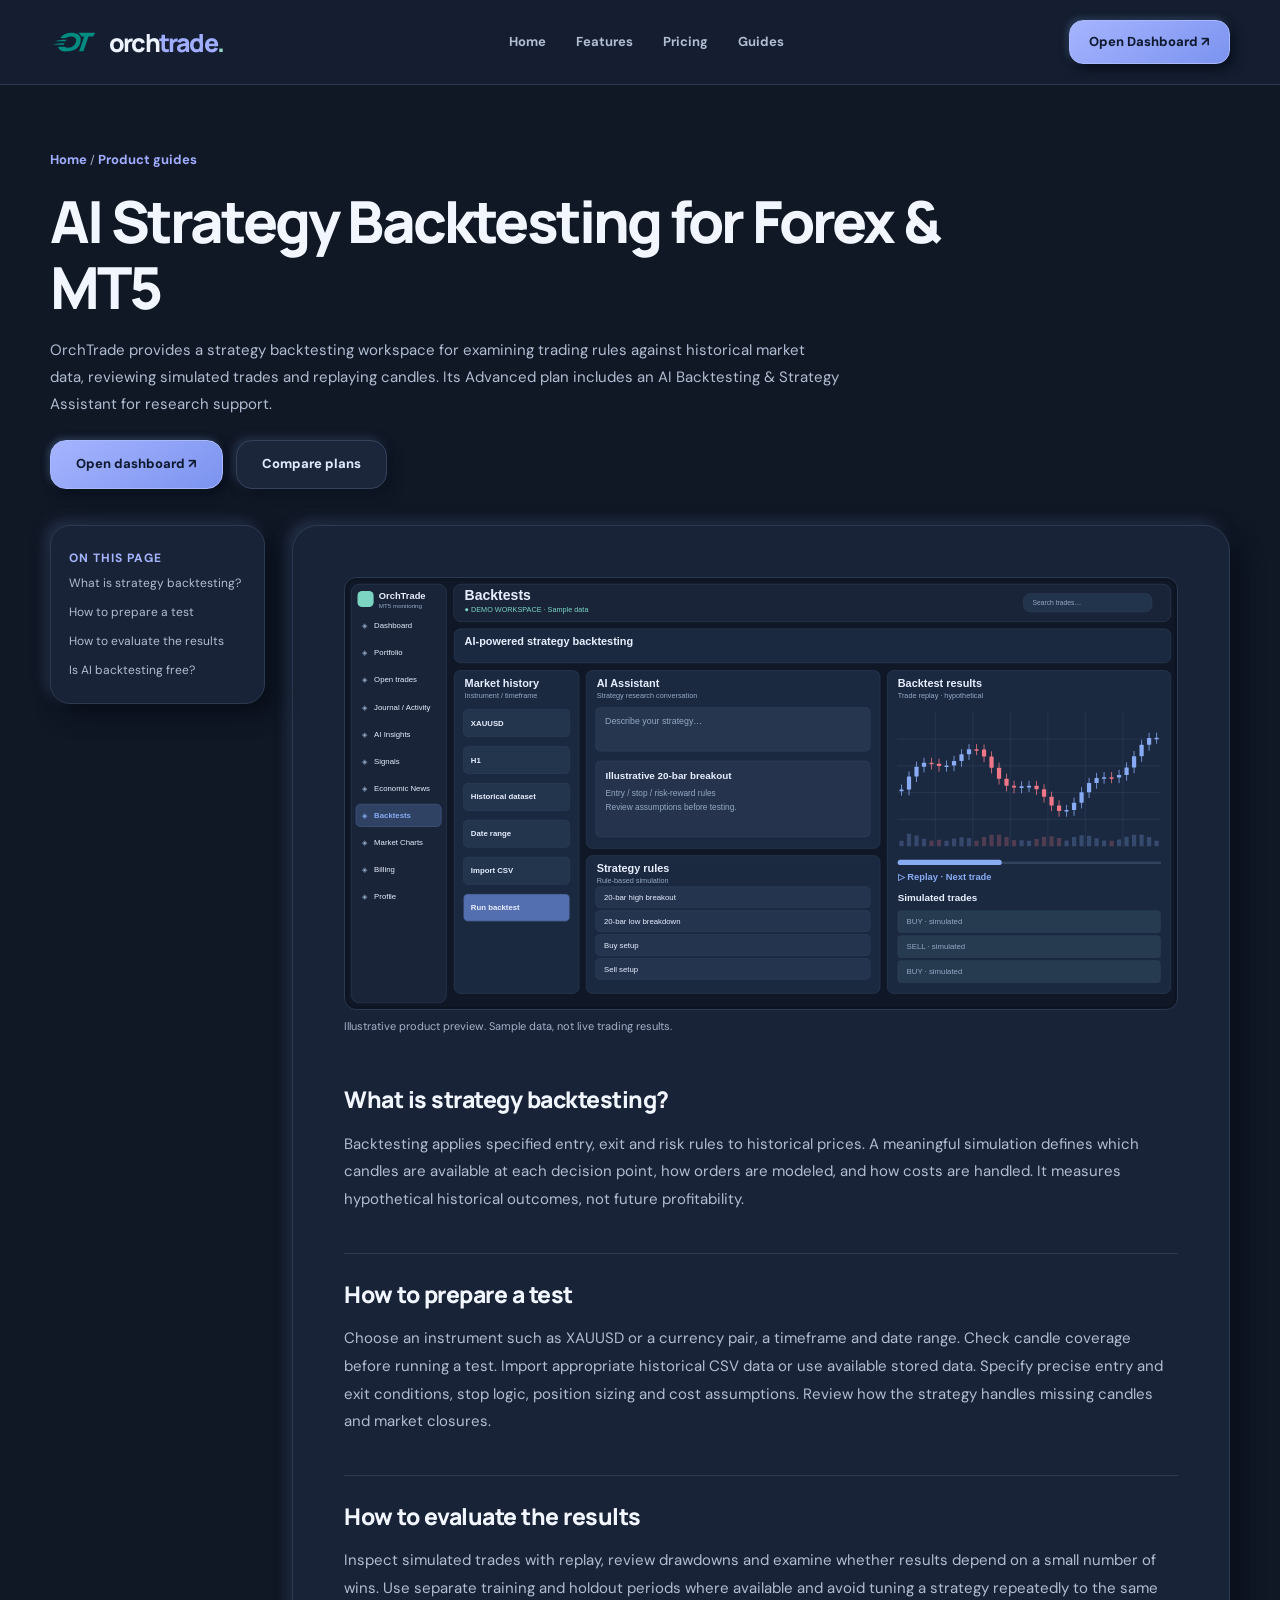
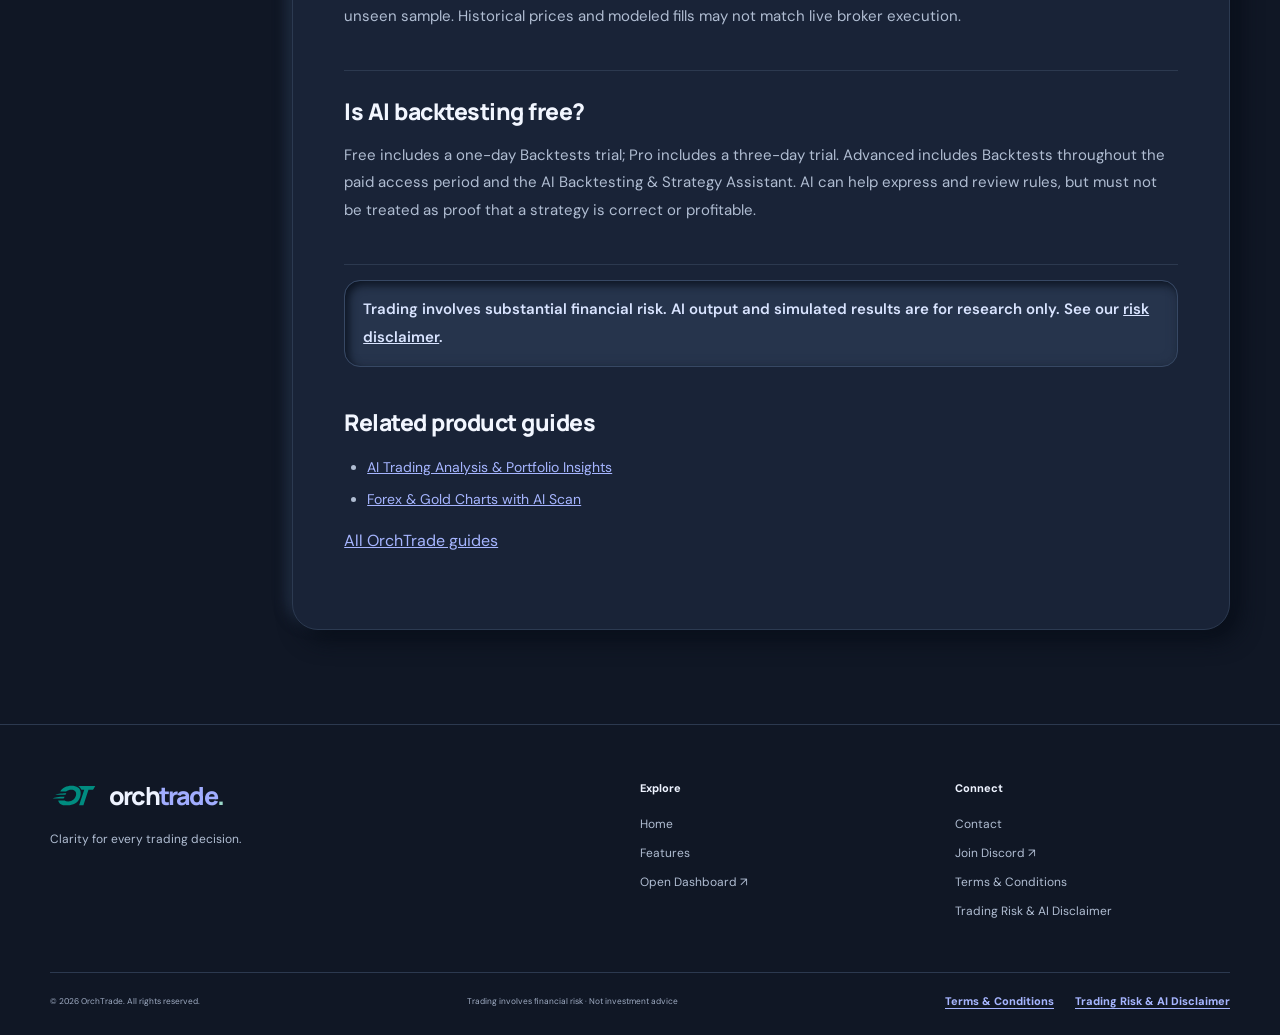
==== commit fc6cf1ce: "feat: add Discord community card and trader-to-trader hero tagline" ====
--- a/ai-backtesting/index.html
+++ b/ai-backtesting/index.html
@@ -1,7 +1,7 @@
 <!doctype html>
-<html lang="en"><head><meta charset="utf-8"><meta name="viewport" content="width=device-width,initial-scale=1"><meta name="theme-color" content="#101725"><meta name="robots" content="index, follow, max-image-preview:large"><title>AI Strategy Backtesting for Forex &amp; MT5 | OrchTrade</title><meta name="description" content="Explore historical strategy backtesting, trade replay, CSV data import and AI-assisted strategy research with OrchTrade. Simulated results are not forecasts."><link rel="canonical" href="https://orchtrade.com/ai-backtesting/"><meta property="og:type" content="website"><meta property="og:title" content="AI Strategy Backtesting for Forex &amp; MT5 | OrchTrade"><meta property="og:description" content="Explore historical strategy backtesting, trade replay, CSV data import and AI-assisted strategy research with OrchTrade. Simulated results are not forecasts."><meta property="og:url" content="https://orchtrade.com/ai-backtesting/"><meta property="og:site_name" content="OrchTrade"><meta name="twitter:card" content="summary"><link rel="icon" href="/favicon.ico?v=ot-1" sizes="16x16 32x32 48x48" type="image/x-icon"><link rel="icon" href="/favicon.svg?v=ot-1" sizes="any" type="image/svg+xml"><link rel="stylesheet" href="/styles.css?v=ot-brand-1"><script type="application/ld+json">{"@context":"https://schema.org","@graph":[{"@type":"WebPage","@id":"https://orchtrade.com/ai-backtesting/#webpage","url":"https://orchtrade.com/ai-backtesting/","name":"AI Strategy Backtesting for Forex & MT5 | OrchTrade","description":"Explore historical strategy backtesting, trade replay, CSV data import and AI-assisted strategy research with OrchTrade. Simulated results are not forecasts.","isPartOf":{"@id":"https://orchtrade.com/#website"},"about":{"@id":"https://orchtrade.com/#software"},"inLanguage":"en","breadcrumb":{"@id":"https://orchtrade.com/ai-backtesting/#breadcrumb"}},{"@type":"BreadcrumbList","@id":"https://orchtrade.com/ai-backtesting/#breadcrumb","itemListElement":[{"@type":"ListItem","position":1,"name":"OrchTrade","item":"https://orchtrade.com/"},{"@type":"ListItem","position":2,"name":"AI Strategy Backtesting for Forex & MT5","item":"https://orchtrade.com/ai-backtesting/"}]}]}</script></head>
+<html lang="en"><head><meta charset="utf-8"><meta name="viewport" content="width=device-width,initial-scale=1"><meta name="theme-color" content="#101725"><meta name="robots" content="index, follow, max-image-preview:large"><title>AI Strategy Backtesting for Forex &amp; MT5 | OrchTrade</title><meta name="description" content="Explore historical strategy backtesting, trade replay, CSV data import and AI-assisted strategy research with OrchTrade. Simulated results are not forecasts."><link rel="canonical" href="https://orchtrade.com/ai-backtesting/"><meta property="og:type" content="website"><meta property="og:title" content="AI Strategy Backtesting for Forex &amp; MT5 | OrchTrade"><meta property="og:description" content="Explore historical strategy backtesting, trade replay, CSV data import and AI-assisted strategy research with OrchTrade. Simulated results are not forecasts."><meta property="og:url" content="https://orchtrade.com/ai-backtesting/"><meta property="og:site_name" content="OrchTrade"><meta name="twitter:card" content="summary"><link rel="icon" href="/favicon.ico?v=ot-1" sizes="16x16 32x32 48x48" type="image/x-icon"><link rel="icon" href="/favicon.svg?v=ot-1" sizes="any" type="image/svg+xml"><link rel="stylesheet" href="/styles.css?v=community-1"><script type="application/ld+json">{"@context":"https://schema.org","@graph":[{"@type":"WebPage","@id":"https://orchtrade.com/ai-backtesting/#webpage","url":"https://orchtrade.com/ai-backtesting/","name":"AI Strategy Backtesting for Forex & MT5 | OrchTrade","description":"Explore historical strategy backtesting, trade replay, CSV data import and AI-assisted strategy research with OrchTrade. Simulated results are not forecasts.","isPartOf":{"@id":"https://orchtrade.com/#website"},"about":{"@id":"https://orchtrade.com/#software"},"inLanguage":"en","breadcrumb":{"@id":"https://orchtrade.com/ai-backtesting/#breadcrumb"}},{"@type":"BreadcrumbList","@id":"https://orchtrade.com/ai-backtesting/#breadcrumb","itemListElement":[{"@type":"ListItem","position":1,"name":"OrchTrade","item":"https://orchtrade.com/"},{"@type":"ListItem","position":2,"name":"AI Strategy Backtesting for Forex & MT5","item":"https://orchtrade.com/ai-backtesting/"}]}]}</script></head>
 <body><a class="skip-link" href="#main">Skip to content</a><header class="topbar"><div class="container nav-shell"><a class="brand" href="/" aria-label="OrchTrade home"><img class="brand-mark" src="/assets/orchtrade-ot-teal.svg" width="280" height="145" alt="" aria-hidden="true" decoding="async"><span>orch<span class="brand-accent">trade</span><span class="brand-dot">.</span></span></a>
 <nav class="main-nav legal-nav" id="main-nav" aria-label="Main navigation"><a href="/">Home</a><a href="/#features">Features</a><a href="/#pricing">Pricing</a><a href="/#guides">Guides</a></nav><div class="nav-actions"><a class="btn btn-small btn-primary desktop-cta" href="https://app.orchtrade.com/">Open Dashboard ↗</a><button class="menu-button" type="button" aria-label="Open menu" aria-expanded="false" aria-controls="main-nav"><span></span><span></span><span></span></button></div></div></header><main id="main" class="guide-main"><section class="legal-top"><div class="container"><nav class="guide-breadcrumb" aria-label="Breadcrumb"><a href="/">Home</a> / <a href="/#guides">Product guides</a></nav><h1>AI Strategy Backtesting for Forex &amp; MT5</h1><p>OrchTrade provides a strategy backtesting workspace for examining trading rules against historical market data, reviewing simulated trades and replaying candles. Its Advanced plan includes an AI Backtesting &amp; Strategy Assistant for research support.</p><div class="legal-links"><a class="btn btn-primary" href="https://app.orchtrade.com/">Open dashboard ↗</a><a class="btn btn-soft" href="/#pricing">Compare plans</a></div></div></section><div class="container legal-layout"><aside class="legal-side"><strong>On this page</strong><div class="legal-side-links"><a href="#section-1">What is strategy backtesting?</a><a href="#section-2">How to prepare a test</a><a href="#section-3">How to evaluate the results</a><a href="#section-4">Is AI backtesting free?</a></div></aside><article class="legal-content guide-article"><figure class="guide-image"><img src="/assets/showcase/backtests.svg" width="1600" height="829" alt="Illustrative OrchTrade AI Strategy Backtesting for Forex &amp; MT5 workspace" decoding="async"><figcaption>Illustrative product preview. Sample data, not live trading results.</figcaption></figure><section id="section-1"><h2>What is strategy backtesting?</h2><p>Backtesting applies specified entry, exit and risk rules to historical prices. A meaningful simulation defines which candles are available at each decision point, how orders are modeled, and how costs are handled. It measures hypothetical historical outcomes, not future profitability.</p></section>
 <section id="section-2"><h2>How to prepare a test</h2><p>Choose an instrument such as XAUUSD or a currency pair, a timeframe and date range. Check candle coverage before running a test. Import appropriate historical CSV data or use available stored data. Specify precise entry and exit conditions, stop logic, position sizing and cost assumptions. Review how the strategy handles missing candles and market closures.</p></section>
 <section id="section-3"><h2>How to evaluate the results</h2><p>Inspect simulated trades with replay, review drawdowns and examine whether results depend on a small number of wins. Use separate training and holdout periods where available and avoid tuning a strategy repeatedly to the same unseen sample. Historical prices and modeled fills may not match live broker execution.</p></section>
-<section id="section-4"><h2>Is AI backtesting free?</h2><p>Free includes a one-day Backtests trial; Pro includes a three-day trial. Advanced includes Backtests throughout the paid access period and the AI Backtesting &amp; Strategy Assistant. AI can help express and review rules, but must not be treated as proof that a strategy is correct or profitable.</p></section><p class="legal-note">Trading involves substantial financial risk. AI output and simulated results are for research only. See our <a href="/disclaimer/">risk disclaimer</a>.</p><section><h2>Related product guides</h2><ul><li><a href="/ai-trading-analysis/">AI Trading Analysis &amp; Portfolio Insights</a></li><li><a href="/forex-market-charts/">Forex &amp; Gold Charts with AI Scan</a></li></ul><a href="/#guides">All OrchTrade guides</a></section></article></div></main><footer class="footer"><div class="container footer-grid"><div><a class="brand" href="/"><img class="brand-mark" src="/assets/orchtrade-ot-teal.svg" width="280" height="145" alt="" aria-hidden="true" decoding="async"><span>orch<span class="brand-accent">trade</span><span class="brand-dot">.</span></span></a><p>Clarity for every trading decision.</p></div><div><span>Explore</span><a href="/">Home</a><a href="/#features">Features</a><a href="https://app.orchtrade.com/">Open Dashboard ↗</a></div><div><span>Connect</span><a href="mailto:orchstringsupport@gmail.com?subject=OrchTrade%20Legal%20Enquiry">Contact</a><a href="/terms-and-conditions/">Terms &amp; Conditions</a><a href="/disclaimer/">Trading Risk &amp; AI Disclaimer</a></div></div><div class="container footer-bottom"><small>© <span id="year">2026</span> OrchTrade. All rights reserved.</small><small>Trading involves financial risk · Not investment advice</small><nav class="footer-legal-nav" aria-label="Legal information"><a href="/terms-and-conditions/">Terms &amp; Conditions</a><a href="/disclaimer/">Trading Risk &amp; AI Disclaimer</a></nav></div></footer><script src="/site.js?v=dark-showcase-1" defer></script></body></html>+<section id="section-4"><h2>Is AI backtesting free?</h2><p>Free includes a one-day Backtests trial; Pro includes a three-day trial. Advanced includes Backtests throughout the paid access period and the AI Backtesting &amp; Strategy Assistant. AI can help express and review rules, but must not be treated as proof that a strategy is correct or profitable.</p></section><p class="legal-note">Trading involves substantial financial risk. AI output and simulated results are for research only. See our <a href="/disclaimer/">risk disclaimer</a>.</p><section><h2>Related product guides</h2><ul><li><a href="/ai-trading-analysis/">AI Trading Analysis &amp; Portfolio Insights</a></li><li><a href="/forex-market-charts/">Forex &amp; Gold Charts with AI Scan</a></li></ul><a href="/#guides">All OrchTrade guides</a></section></article></div></main><footer class="footer"><div class="container footer-grid"><div><a class="brand" href="/"><img class="brand-mark" src="/assets/orchtrade-ot-teal.svg" width="280" height="145" alt="" aria-hidden="true" decoding="async"><span>orch<span class="brand-accent">trade</span><span class="brand-dot">.</span></span></a><p>Clarity for every trading decision.</p></div><div><span>Explore</span><a href="/">Home</a><a href="/#features">Features</a><a href="https://app.orchtrade.com/">Open Dashboard ↗</a></div><div><span>Connect</span><a href="mailto:orchstringsupport@gmail.com?subject=OrchTrade%20Legal%20Enquiry">Contact</a><a href="https://discord.gg/Ed6ynZQQV" target="_blank" rel="noopener noreferrer">Join Discord ↗</a><a href="/terms-and-conditions/">Terms &amp; Conditions</a><a href="/disclaimer/">Trading Risk &amp; AI Disclaimer</a></div></div><div class="container footer-bottom"><small>© <span id="year">2026</span> OrchTrade. All rights reserved.</small><small>Trading involves financial risk · Not investment advice</small><nav class="footer-legal-nav" aria-label="Legal information"><a href="/terms-and-conditions/">Terms &amp; Conditions</a><a href="/disclaimer/">Trading Risk &amp; AI Disclaimer</a></nav></div></footer><script src="/site.js?v=dark-showcase-1" defer></script></body></html>
--- a/styles.css
+++ b/styles.css
@@ -331,3 +331,10 @@
 
 /* Original OrchTrade OT monogram: no rotation, gradient or artificial logo effects. */
 .brand-mark{display:block;flex:0 0 auto;width:48px;height:30px;object-fit:contain;background:none;box-shadow:none;transform:none;border-radius:0}.dash-mini-logo img{display:block;width:35px;height:auto;object-fit:contain;margin:auto}@media(max-width:340px){.brand-mark{width:39px;height:25px}}
+
+/* Community: static neumorphic surfaces and native links, with no embeds or extra scripts. */
+.hero-gift{display:inline-flex;align-items:center;gap:8px;margin:0 0 12px;color:#8edbcb;font-size:clamp(13px,1.5vw,16px);font-weight:800;letter-spacing:.025em;line-height:1.5}.hero-gift svg{flex:none;width:18px;height:18px}
+.community-section{padding-block:45px 70px;scroll-margin-top:90px}.community-card{display:grid;grid-template-columns:minmax(0,1fr) minmax(0,1fr);gap:clamp(20px,4vw,54px);align-items:center;padding:clamp(22px,4vw,48px);border:1px solid #354565;border-radius:28px;background:linear-gradient(135deg,#202b43 0%,#182235 66%,#192d37 100%);box-shadow:var(--shadow);min-width:0}.community-copy{min-width:0}.community-copy h2{font:800 clamp(29px,4vw,45px)/1.15 'Manrope',sans-serif;letter-spacing:-1.5px;color:var(--ink);margin:18px 0 13px}.community-copy h2 em{font-style:normal;color:#a5b4fc}.community-copy p{font-size:15px;color:#c1cce0;line-height:1.7;max-width:490px;margin:0 0 23px}.community-copy small{display:block;font-size:12px;color:#aab8d0;margin-top:13px;line-height:1.5}.discord-button{display:inline-flex;justify-content:center;align-items:center;gap:10px;min-height:48px;background:#5865f2;color:#fff;border:1px solid #8390ff;box-shadow:4px 6px 13px #0e1629,-2px -2px 6px #384b79;border-radius:12px;padding:12px 21px;font-weight:800;text-decoration:none;transition:transform .18s ease,background-color .18s ease}.discord-button:hover{background:#4a57df;transform:translateY(-2px)}.discord-button:focus-visible{outline:2px solid #d1d8ff;outline-offset:4px}.discord-button svg{flex:none}.community-benefits{display:grid;grid-template-columns:repeat(2,minmax(0,1fr));gap:13px;min-width:0}.community-benefit{padding:18px 15px;min-width:0;background:#1b273a;border:1px solid #34435d;border-radius:16px;box-shadow:inset 2px 2px 6px #131d2d,inset -1px -1px 4px #2a3952}.community-icon{display:grid;place-items:center;width:36px;height:36px;border-radius:11px;background:#2a3655;color:#aab6ff;margin-bottom:10px}.community-icon svg{width:20px;height:20px}.community-benefit h3{color:#edf2ff;font-size:14px;line-height:1.35;margin:0 0 5px;overflow-wrap:anywhere}.community-benefit p{font-size:12px;line-height:1.6;color:#b2bfd6;margin:0;overflow-wrap:anywhere}
+@media(max-width:800px){.community-card{grid-template-columns:minmax(0,1fr);gap:26px}.community-section{padding-block:30px 55px}}
+@media(max-width:420px){.community-card{border-radius:20px;padding:20px 16px}.community-copy h2{font-size:30px;letter-spacing:-.8px}.community-copy p{font-size:13px}.discord-button{width:100%}.community-benefits{gap:10px}.community-benefit{padding:13px 10px}.community-benefit h3{font-size:13px}.community-benefit p{font-size:11px}}
+@media(prefers-reduced-motion:reduce){.discord-button,.discord-button:hover{transition:none;transform:none}}
